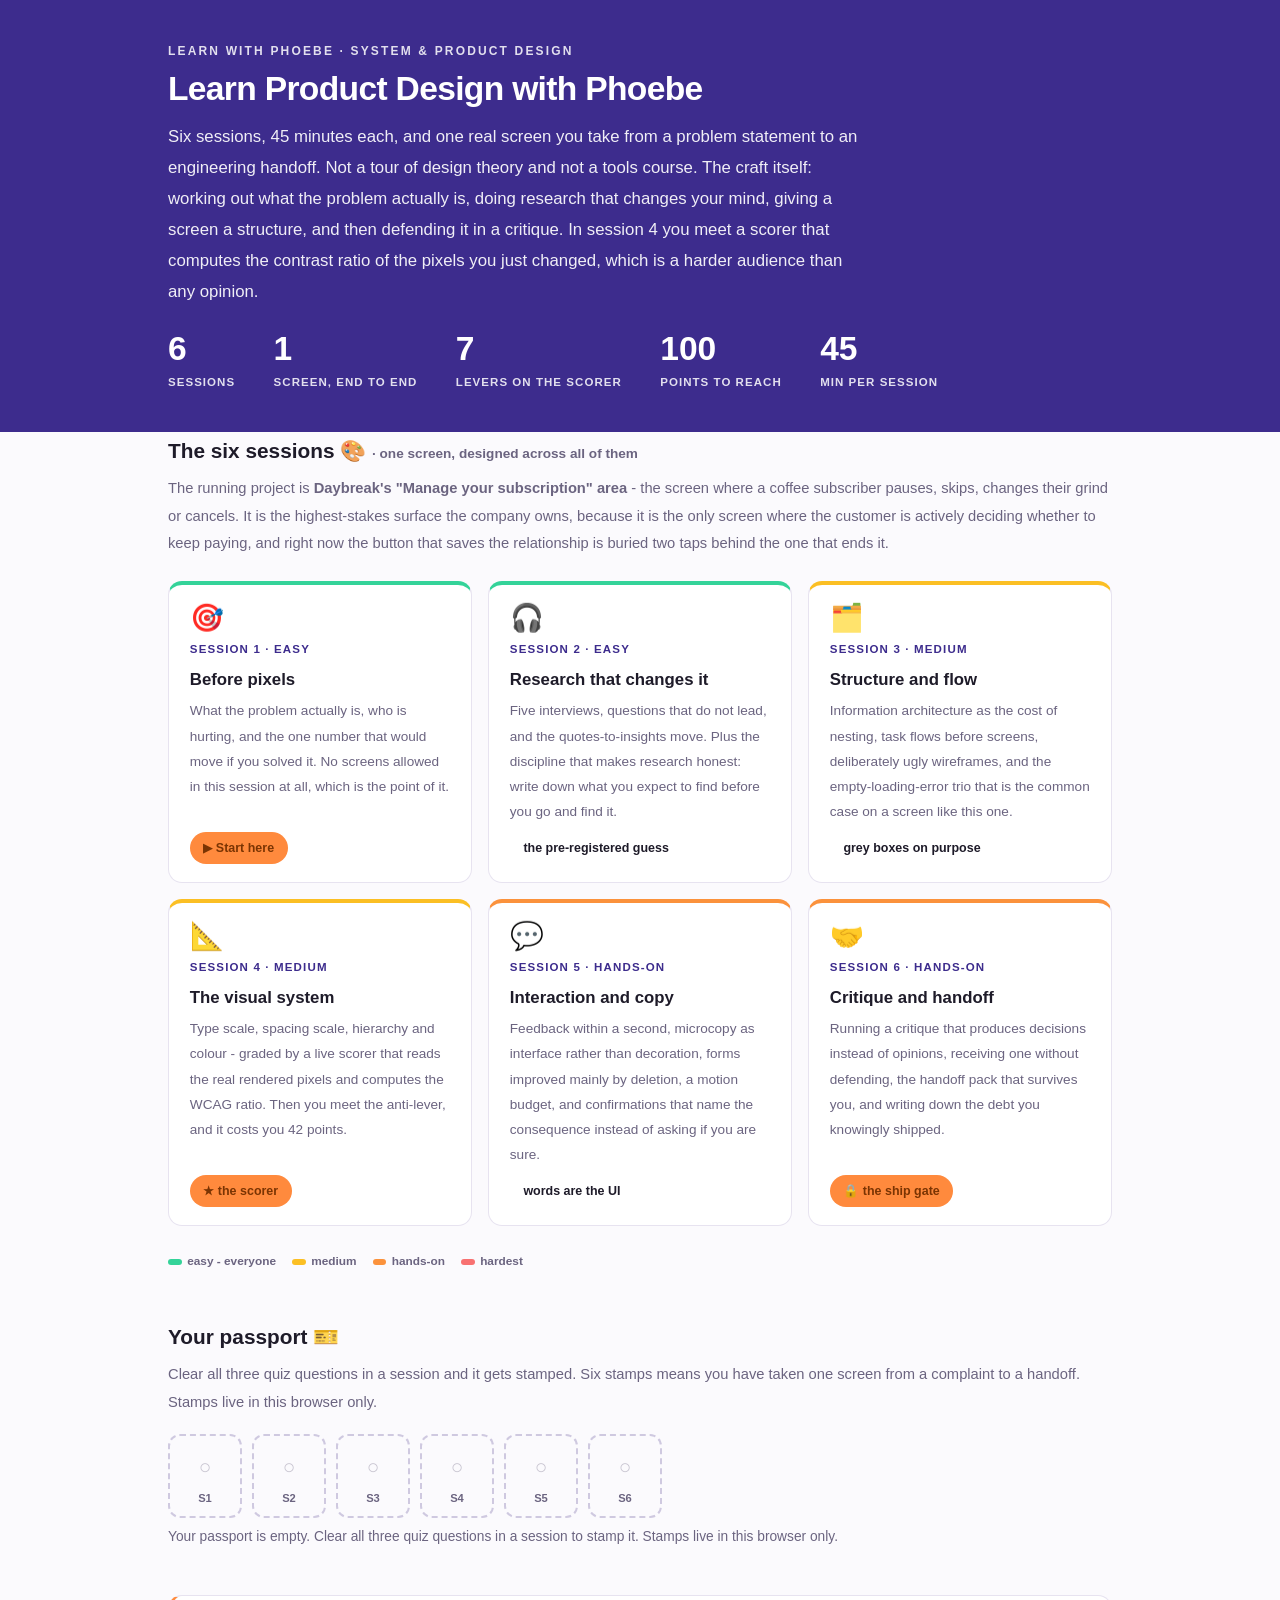
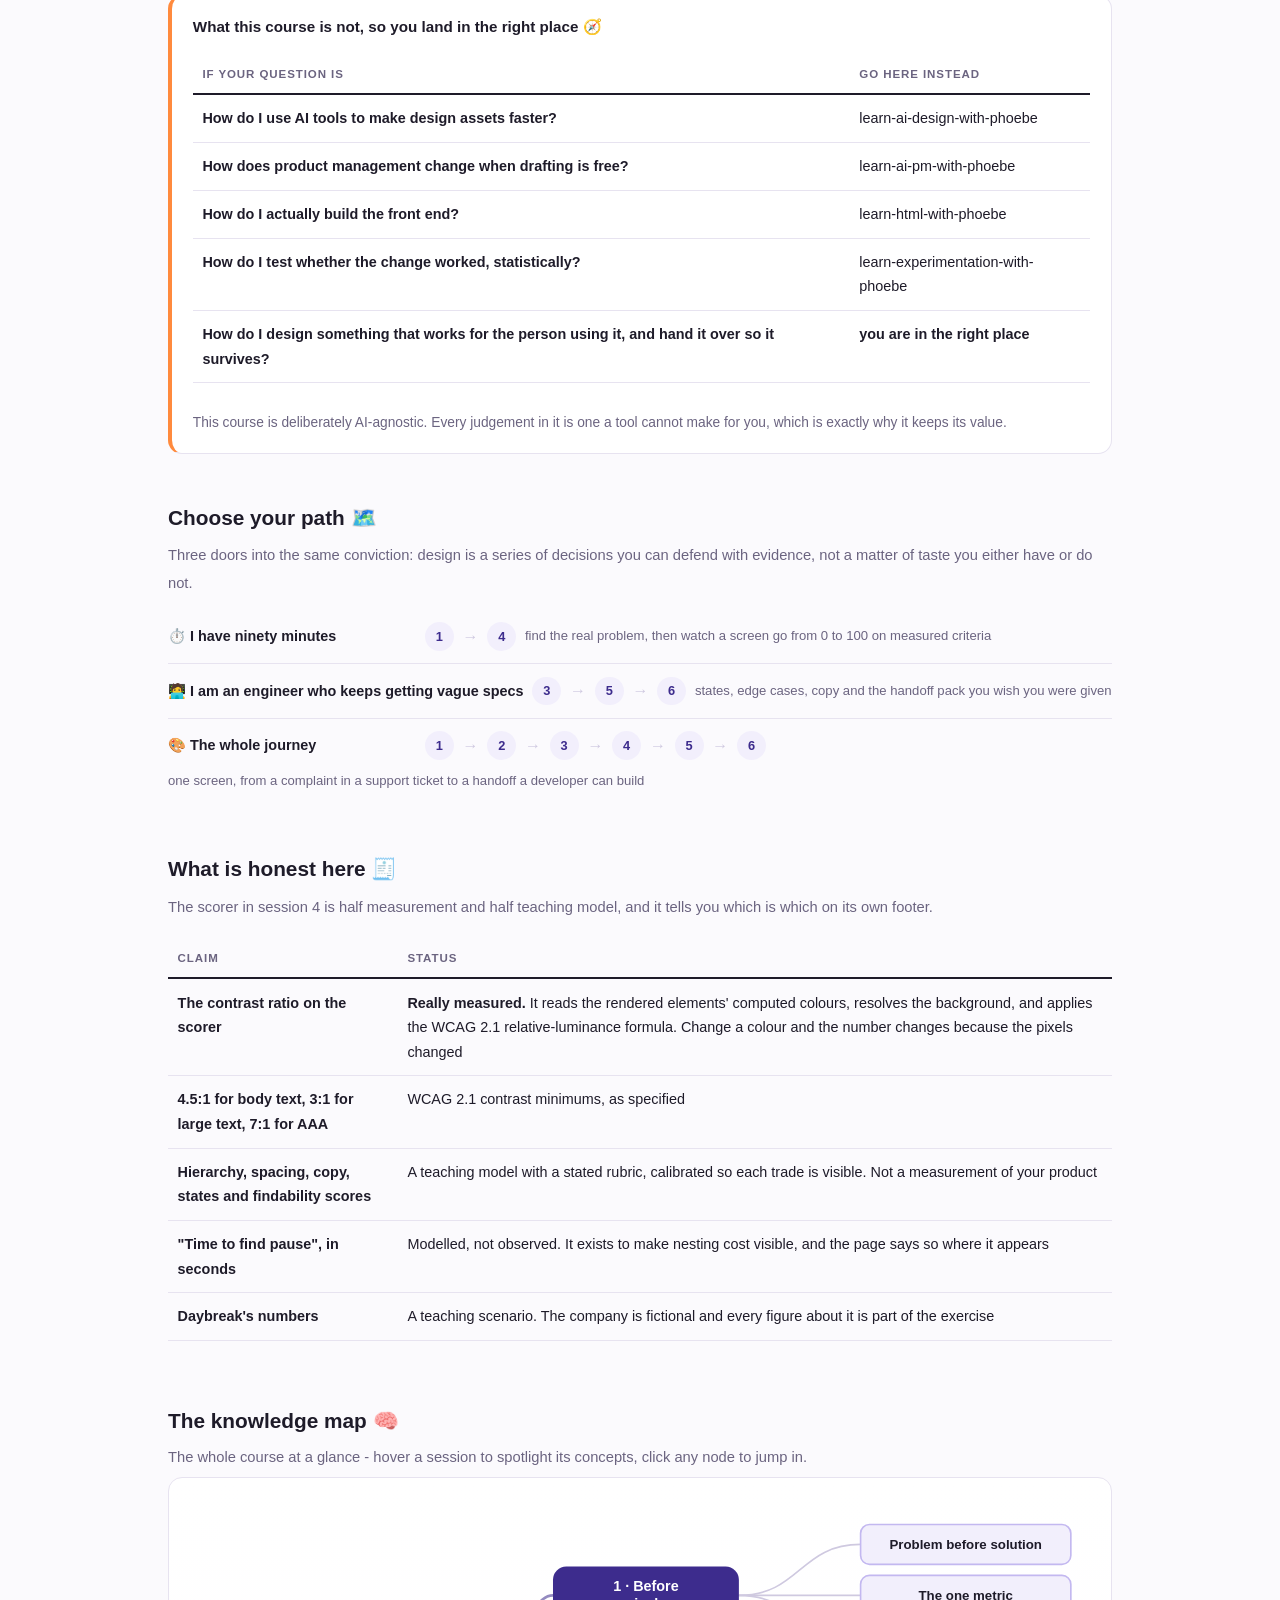
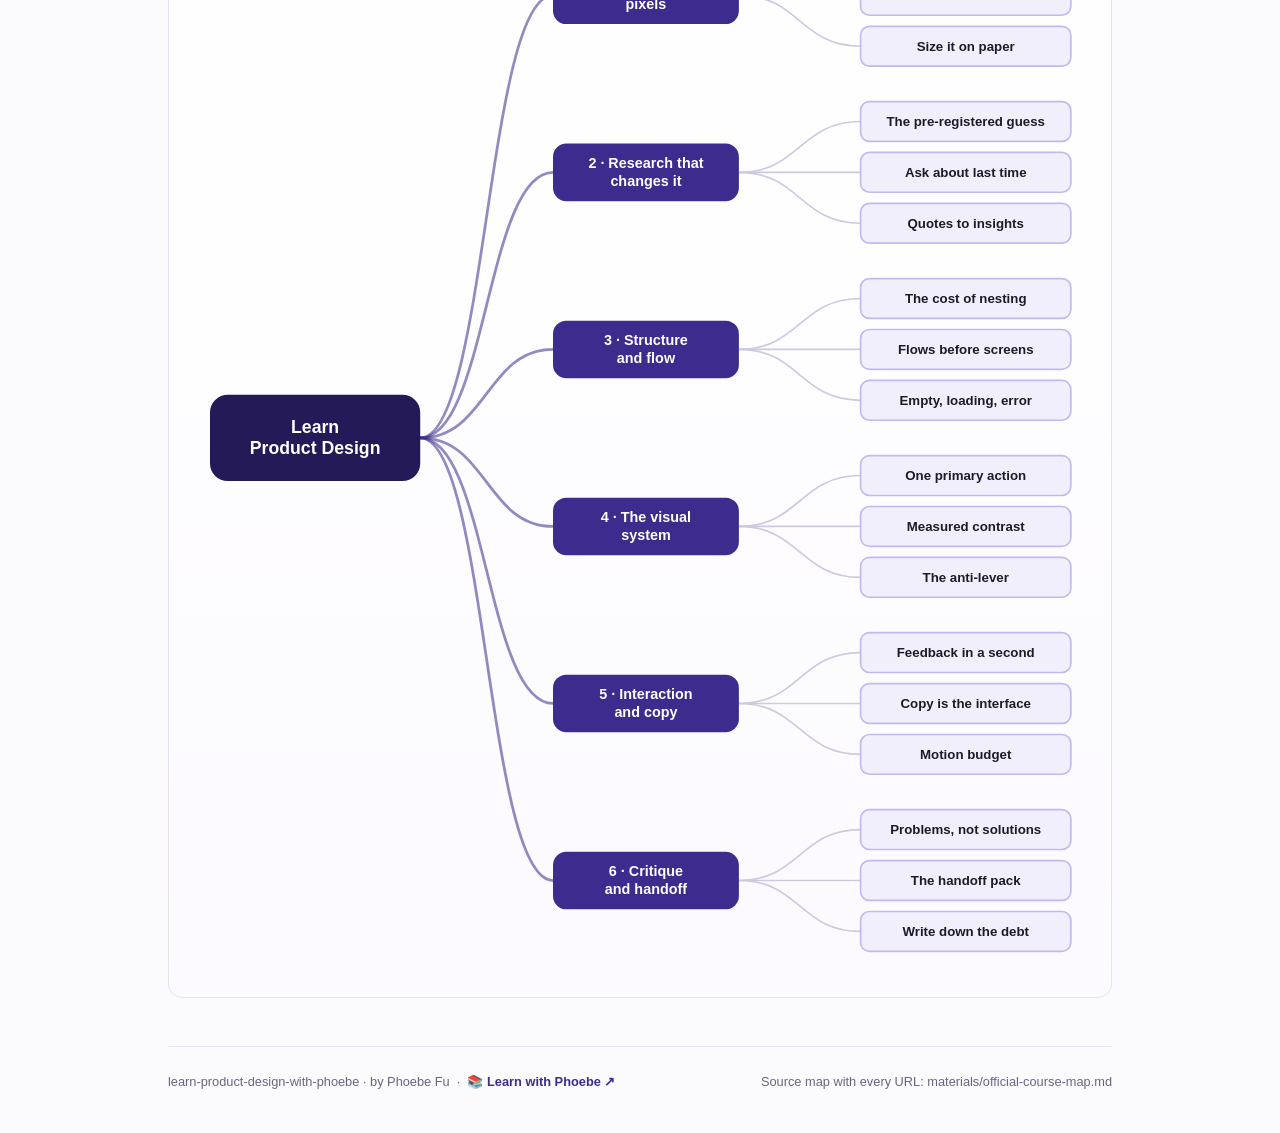
==== index.html @ 53001fee "style.css: recover the missing .agenda block, with an accessible a3 This repo was scaffolded from a " ====
<!DOCTYPE html>
<html lang="en">
<head>
<meta charset="UTF-8">
<meta name="viewport" content="width=device-width, initial-scale=1.0">
<!-- social:start -->
<meta name="description" content="Six sessions, one real screen, from the problem statement to the engineering handoff. Product thinking, research that changes the design, structure, a visual system with contrast measured for real, and a critique you survive. Free, by Phoebe Fu.">
<meta property="og:type" content="website">
<meta property="og:site_name" content="Learn with Phoebe">
<meta property="og:title" content="Learn Product Design with Phoebe">
<meta property="og:description" content="Six sessions designing one real screen end to end, with a live scorer that measures WCAG contrast on the actual pixels.">
<meta property="og:url" content="https://phoebefu6.github.io/learn-product-design-with-phoebe/">
<meta property="og:image" content="https://phoebefu6.github.io/learn-product-design-with-phoebe/assets/og-cover.png">
<meta property="og:image:width" content="1200">
<meta property="og:image:height" content="630">
<meta name="twitter:card" content="summary_large_image">
<meta name="twitter:title" content="Learn Product Design with Phoebe">
<meta name="twitter:description" content="Six sessions designing one real screen, problem to handoff. Contrast measured for real.">
<meta name="twitter:image" content="https://phoebefu6.github.io/learn-product-design-with-phoebe/assets/og-cover.png">
<!-- social:end -->
<title>Learn Product Design with Phoebe</title>
<link rel="stylesheet" href="assets/style.css?v=2">
<style>

  .stats-row { display: flex; gap: 2.4rem; margin-top: 1.5rem; flex-wrap: wrap; }
  .stat b { display: block; font-size: 2.1rem; font-weight: 800; line-height: 1.05; font-variant-numeric: tabular-nums; }
  .stat span { font-size: .72rem; opacity: .85; text-transform: uppercase; letter-spacing: .09em; font-weight: 600; }

  .course-grid { display: grid; grid-template-columns: repeat(auto-fit, minmax(17rem, 1fr)); gap: 1rem; margin-top: 1.5rem; }
  .course-card {
    border: 1px solid var(--hairline);
    border-top: 4px solid var(--diff, var(--indigo));
    border-radius: var(--radius);
    padding: 1.2rem 1.3rem 1.1rem;
    display: flex;
    flex-direction: column;
    gap: .5rem;
    text-decoration: none;
    color: var(--ink);
    background: #fff;
    transition: box-shadow .15s ease, border-color .15s ease, transform .15s ease;
    position: relative;
  }
  .course-card:hover { border-color: var(--indigo-soft); border-top-color: var(--diff, var(--indigo)); box-shadow: 0 8px 28px rgba(61,44,141,.14); transform: translateY(-3px); }
  .course-card .cicon { font-size: 1.7rem; line-height: 1; }
  .course-card .cnum { font-size: .72rem; font-weight: 700; color: var(--indigo); text-transform: uppercase; letter-spacing: .1em; }
  .course-card h3 { font-size: 1.05rem; font-weight: 800; line-height: 1.3; }
  .course-card p { font-size: .85rem; color: var(--muted); flex: 1; }
  .course-card .meta { display: flex; gap: .4rem; flex-wrap: wrap; }

  .diff-legend { display: flex; gap: 1rem; margin-top: 1.6rem; font-size: .74rem; color: var(--muted); font-weight: 600; flex-wrap: wrap; }
  .diff-legend i { display: inline-block; width: .85rem; height: .35rem; border-radius: 999px; margin-right: .35rem; vertical-align: middle; }

  .paths { margin-top: 2.6rem; }
  .paths h2 { font-size: 1.3rem; font-weight: 800; margin-bottom: .3rem; }
  .paths .plede { color: var(--muted); font-size: .92rem; margin-bottom: .8rem; }
  .path { display: flex; gap: .55rem; align-items: center; padding: .75rem 0; border-bottom: .5px solid var(--hairline); flex-wrap: wrap; }
  .path:last-child { border-bottom: none; }
  .path b { min-width: 15.5rem; font-size: .9rem; }
  .path .pstep { background: var(--indigo-50); color: var(--indigo); border-radius: 999px; padding: .16rem .68rem; font-weight: 700; font-size: .8rem; text-decoration: none; transition: all .12s ease; }
  .path .pstep:hover { background: var(--indigo); color: #fff; }
  .path .parr { color: var(--faint); font-weight: 700; }

  .mm-section { margin-top: 1.6rem; }
  .mm-section h2 { font-size: 1.3rem; font-weight: 800; margin-bottom: .2rem; }
  .mm-section .mm-lede { color: var(--muted); font-size: .92rem; margin-bottom: .4rem; }
  .mm-wrap { border: 1px solid var(--hairline); border-radius: var(--radius); background: linear-gradient(180deg,#fff,#FCFAFF); padding: .6rem; overflow-x: auto; }
  .mm-svg { width: 100%; height: auto; display: block; max-width: 60rem; margin: 0 auto; min-width: 34rem; }
  .mm-link { cursor: pointer; text-decoration: none; }
  .mm-node rect { transition: opacity .15s ease, filter .15s ease; }
  .mm-node text { pointer-events: none; }
  .mm-link:hover .mm-node rect { filter: brightness(1.06); }
  .mm-edge { transition: opacity .15s ease; }

  .not-this { border: 1px solid var(--hairline); border-left: 4px solid var(--amber); border-radius: var(--radius); background: #fff; padding: 1.1rem 1.3rem; margin-top: 1.2rem; }
  .not-this h3 { font-size: .95rem; font-weight: 800; margin-bottom: .5rem; }
</style>
</head>
<body>

<header class="masthead">
  <div class="wrap">
    <div class="eyebrow">Learn with Phoebe · System &amp; Product Design</div>
    <h1>Learn <span class="accent">Product Design</span> with Phoebe</h1>
    <p class="sub">Six sessions, 45 minutes each, and one real screen you take from a problem statement to an engineering handoff. Not a tour of design theory and not a tools course. The craft itself: working out what the problem actually is, doing research that changes your mind, giving a screen a structure, and then defending it in a critique. In session 4 you meet a scorer that computes the contrast ratio of the pixels you just changed, which is a harder audience than any opinion.</p>
    <div class="stats-row">
      <div class="stat"><b data-count="6">6</b><span>sessions</span></div>
      <div class="stat"><b data-count="1">1</b><span>screen, end to end</span></div>
      <div class="stat"><b data-count="7">7</b><span>levers on the scorer</span></div>
      <div class="stat"><b data-count="100">100</b><span>points to reach</span></div>
      <div class="stat"><b data-count="45">45</b><span>min per session</span></div>
    </div>
  </div>
</header>

<main class="wrap">

  <section class="section">
    <div class="paths" style="margin-top:0">
      <h2>The six sessions 🎨 <span style="font-size:.85rem;font-weight:600;color:var(--muted)">· one screen, designed across all of them</span></h2>
      <p class="plede">The running project is <strong>Daybreak's "Manage your subscription" area</strong> - the screen where a coffee subscriber pauses, skips, changes their grind or cancels. It is the highest-stakes surface the company owns, because it is the only screen where the customer is actively deciding whether to keep paying, and right now the button that saves the relationship is buried two taps behind the one that ends it.</p>
    </div>

    <div class="course-grid">
      <a class="course-card" href="courses/01-before-pixels.html" style="--diff:#34D399">
        <span class="cicon">🎯</span>
        <span class="cnum">Session 1 · easy</span>
        <h3>Before pixels</h3>
        <p>What the problem actually is, who is hurting, and the one number that would move if you solved it. No screens allowed in this session at all, which is the point of it.</p>
        <span class="meta"><span class="pill amber">▶ Start here</span></span>
      </a>
      <a class="course-card" href="courses/02-research-that-changes-it.html" style="--diff:#34D399">
        <span class="cicon">🎧</span>
        <span class="cnum">Session 2 · easy</span>
        <h3>Research that changes it</h3>
        <p>Five interviews, questions that do not lead, and the quotes-to-insights move. Plus the discipline that makes research honest: write down what you expect to find before you go and find it.</p>
        <span class="meta"><span class="pill">the pre-registered guess</span></span>
      </a>
      <a class="course-card" href="courses/03-structure-and-flow.html" style="--diff:#FBBF24">
        <span class="cicon">🗂️</span>
        <span class="cnum">Session 3 · medium</span>
        <h3>Structure and flow</h3>
        <p>Information architecture as the cost of nesting, task flows before screens, deliberately ugly wireframes, and the empty-loading-error trio that is the common case on a screen like this one.</p>
        <span class="meta"><span class="pill">grey boxes on purpose</span></span>
      </a>
      <a class="course-card" href="courses/04-the-visual-system.html" style="--diff:#FBBF24">
        <span class="cicon">📐</span>
        <span class="cnum">Session 4 · medium</span>
        <h3>The visual system</h3>
        <p>Type scale, spacing scale, hierarchy and colour - graded by a live scorer that reads the real rendered pixels and computes the WCAG ratio. Then you meet the anti-lever, and it costs you 42 points.</p>
        <span class="meta"><span class="pill amber">★ the scorer</span></span>
      </a>
      <a class="course-card" href="courses/05-interaction-and-copy.html" style="--diff:#FB923C">
        <span class="cicon">💬</span>
        <span class="cnum">Session 5 · hands-on</span>
        <h3>Interaction and copy</h3>
        <p>Feedback within a second, microcopy as interface rather than decoration, forms improved mainly by deletion, a motion budget, and confirmations that name the consequence instead of asking if you are sure.</p>
        <span class="meta"><span class="pill">words are the UI</span></span>
      </a>
      <a class="course-card" href="courses/06-critique-and-handoff.html" style="--diff:#FB923C">
        <span class="cicon">🤝</span>
        <span class="cnum">Session 6 · hands-on</span>
        <h3>Critique and handoff</h3>
        <p>Running a critique that produces decisions instead of opinions, receiving one without defending, the handoff pack that survives you, and writing down the debt you knowingly shipped.</p>
        <span class="meta"><span class="pill amber">🔒 the ship gate</span></span>
      </a>
    </div>

    <div class="diff-legend">
      <span><i style="background:#34D399"></i>easy - everyone</span>
      <span><i style="background:#FBBF24"></i>medium</span>
      <span><i style="background:#FB923C"></i>hands-on</span>
      <span><i style="background:#F87171"></i>hardest</span>
    </div>
  </section>

  <section class="section">
    <div class="paths" style="margin-top:0">
      <h2>Your passport 🎫</h2>
      <p class="plede">Clear all three quiz questions in a session and it gets stamped. Six stamps means you have taken one screen from a complaint to a handoff. Stamps live in this browser only.</p>
    </div>
    <div class="pp-strip"></div>
  </section>

  <section class="section">
    <div class="not-this">
      <h3>What this course is not, so you land in the right place 🧭</h3>
      <table class="clean">
        <tr><th>If your question is</th><th>Go here instead</th></tr>
        <tr><td>How do I use AI tools to make design assets faster?</td><td><span class="mono">learn-ai-design-with-phoebe</span></td></tr>
        <tr><td>How does product management change when drafting is free?</td><td><span class="mono">learn-ai-pm-with-phoebe</span></td></tr>
        <tr><td>How do I actually build the front end?</td><td><span class="mono">learn-html-with-phoebe</span></td></tr>
        <tr><td>How do I test whether the change worked, statistically?</td><td><span class="mono">learn-experimentation-with-phoebe</span></td></tr>
        <tr><td><strong>How do I design something that works for the person using it, and hand it over so it survives?</strong></td><td><strong>you are in the right place</strong></td></tr>
      </table>
      <p style="margin-top:.7rem;font-size:.86rem;color:var(--muted)">This course is deliberately AI-agnostic. Every judgement in it is one a tool cannot make for you, which is exactly why it keeps its value.</p>
    </div>
  </section>

  <section class="section">
    <div class="paths">
      <h2>Choose your path 🗺️</h2>
      <p class="plede">Three doors into the same conviction: design is a series of decisions you can defend with evidence, not a matter of taste you either have or do not.</p>
      <div class="path"><b>⏱️ I have ninety minutes</b>
        <a class="pstep" href="courses/01-before-pixels.html">1</a><span class="parr">→</span>
        <a class="pstep" href="courses/04-the-visual-system.html">4</a>
        <span style="font-size:.82rem;color:var(--muted)">find the real problem, then watch a screen go from 0 to 100 on measured criteria</span>
      </div>
      <div class="path"><b>🧑‍💻 I am an engineer who keeps getting vague specs</b>
        <a class="pstep" href="courses/03-structure-and-flow.html">3</a><span class="parr">→</span>
        <a class="pstep" href="courses/05-interaction-and-copy.html">5</a><span class="parr">→</span>
        <a class="pstep" href="courses/06-critique-and-handoff.html">6</a>
        <span style="font-size:.82rem;color:var(--muted)">states, edge cases, copy and the handoff pack you wish you were given</span>
      </div>
      <div class="path"><b>🎨 The whole journey</b>
        <a class="pstep" href="courses/01-before-pixels.html">1</a><span class="parr">→</span>
        <a class="pstep" href="courses/02-research-that-changes-it.html">2</a><span class="parr">→</span>
        <a class="pstep" href="courses/03-structure-and-flow.html">3</a><span class="parr">→</span>
        <a class="pstep" href="courses/04-the-visual-system.html">4</a><span class="parr">→</span>
        <a class="pstep" href="courses/05-interaction-and-copy.html">5</a><span class="parr">→</span>
        <a class="pstep" href="courses/06-critique-and-handoff.html">6</a>
        <span style="font-size:.82rem;color:var(--muted)">one screen, from a complaint in a support ticket to a handoff a developer can build</span>
      </div>
    </div>
  </section>

  <section class="section">
    <div class="paths" style="margin-top:0">
      <h2>What is honest here 🧾</h2>
      <p class="plede">The scorer in session 4 is half measurement and half teaching model, and it tells you which is which on its own footer.</p>
    </div>
    <table class="clean">
      <tr><th>Claim</th><th>Status</th></tr>
      <tr><td>The contrast ratio on the scorer</td><td><strong>Really measured.</strong> It reads the rendered elements' computed colours, resolves the background, and applies the WCAG 2.1 relative-luminance formula. Change a colour and the number changes because the pixels changed</td></tr>
      <tr><td>4.5:1 for body text, 3:1 for large text, 7:1 for AAA</td><td>WCAG 2.1 contrast minimums, as specified</td></tr>
      <tr><td>Hierarchy, spacing, copy, states and findability scores</td><td>A teaching model with a stated rubric, calibrated so each trade is visible. Not a measurement of your product</td></tr>
      <tr><td>"Time to find pause", in seconds</td><td>Modelled, not observed. It exists to make nesting cost visible, and the page says so where it appears</td></tr>
      <tr><td>Daybreak's numbers</td><td>A teaching scenario. The company is fictional and every figure about it is part of the exercise</td></tr>
    </table>
  </section>

  <section class="section mm-section">
    <h2>The knowledge map 🧠</h2>
    <p class="mm-lede">The whole course at a glance - hover a session to spotlight its concepts, click any node to jump in.</p>
    <div class="mm-wrap"><div id="mindmap"></div></div>
  </section>

  <footer class="pagefoot">
    <span>learn-product-design-with-phoebe · by Phoebe Fu &nbsp;·&nbsp; 📚 <a href="https://phoebefu6.github.io/learn-with-phoebe/">Learn with Phoebe ↗</a></span>
    <span>Source map with every URL: <span class="mono">materials/official-course-map.md</span></span>
  </footer>

</main>

<script>
window.MINDMAP_DATA = {
  title: "Learn\nProduct Design",
  centerColor: "#241A57",
  sessions: [
    { label: "Before\npixels", href: "courses/01-before-pixels.html", color: "#34D399",
      concepts: [
        { label: "Problem before solution", href: "courses/01-before-pixels.html" },
        { label: "The one metric", href: "courses/01-before-pixels.html" },
        { label: "Size it on paper", href: "courses/01-before-pixels.html" } ] },
    { label: "Research that\nchanges it", href: "courses/02-research-that-changes-it.html", color: "#34D399",
      concepts: [
        { label: "The pre-registered guess", href: "courses/02-research-that-changes-it.html" },
        { label: "Ask about last time", href: "courses/02-research-that-changes-it.html" },
        { label: "Quotes to insights", href: "courses/02-research-that-changes-it.html" } ] },
    { label: "Structure\nand flow", href: "courses/03-structure-and-flow.html", color: "#FBBF24",
      concepts: [
        { label: "The cost of nesting", href: "courses/03-structure-and-flow.html" },
        { label: "Flows before screens", href: "courses/03-structure-and-flow.html" },
        { label: "Empty, loading, error", href: "courses/03-structure-and-flow.html" } ] },
    { label: "The visual\nsystem", href: "courses/04-the-visual-system.html", color: "#FBBF24",
      concepts: [
        { label: "One primary action", href: "courses/04-the-visual-system.html" },
        { label: "Measured contrast", href: "courses/04-the-visual-system.html" },
        { label: "The anti-lever", href: "courses/04-the-visual-system.html" } ] },
    { label: "Interaction\nand copy", href: "courses/05-interaction-and-copy.html", color: "#FB923C",
      concepts: [
        { label: "Feedback in a second", href: "courses/05-interaction-and-copy.html" },
        { label: "Copy is the interface", href: "courses/05-interaction-and-copy.html" },
        { label: "Motion budget", href: "courses/05-interaction-and-copy.html" } ] },
    { label: "Critique\nand handoff", href: "courses/06-critique-and-handoff.html", color: "#FB923C",
      concepts: [
        { label: "Problems, not solutions", href: "courses/06-critique-and-handoff.html" },
        { label: "The handoff pack", href: "courses/06-critique-and-handoff.html" },
        { label: "Write down the debt", href: "courses/06-critique-and-handoff.html" } ] }
  ]
};
</script>
<script src="assets/mindmap.js?v=2"></script>
<script src="assets/app.js?v=2"></script>
</body>
</html>
---- assets/style.css ----
/* learn-product-design-with-phoebe - editorial bold design system
   Accent: deep violet #3D2C8D · Ink violet #241A57 · Flagship: coral #FF8A3D
   (CSS var names still read --indigo/--amber; they hold violet and coral.) */

:root {
  --indigo: #3D2C8D;
  --indigo-deep: #241A57;
  --indigo-mid: #5A46B8;
  --indigo-soft: #C3B8F0;
  --indigo-50: #F2EFFC;
  --ink: #1E1B29;
  --muted: #6B6480;
  --faint: #CFC9E0;
  --hairline: #E7E3F0;
  --amber: #FF8A3D;
  --amber-ink: #7A3403;
  --amber-50: #FFF1E6;
  --paper: #FBFAFD;
  --code-bg: #1A1526;
  --code-ink: #E6E1F2;
  --radius: 14px;
}

* { margin: 0; padding: 0; box-sizing: border-box; }

html { font-size: 16px; scroll-behavior: smooth; }
html.zoom-125 { font-size: 20px; }
html.zoom-150 { font-size: 24px; }

body {
  font-family: "Inter", -apple-system, BlinkMacSystemFont, "Segoe UI", Roboto, sans-serif;
  background: var(--paper);
  color: var(--ink);
  line-height: 1.85;
  font-feature-settings: "tnum";
}

.wrap { max-width: 62rem; margin: 0 auto; padding: 0 1.5rem; }

/* ---------- header band ---------- */
.masthead {
  background: var(--indigo);
  color: #fff;
  padding: 2.5rem 0 2.25rem;
}
.masthead .eyebrow {
  font-size: .75rem;
  letter-spacing: .18em;
  text-transform: uppercase;
  opacity: .85;
  font-weight: 600;
}
.masthead h1 {
  font-size: 2.1rem;
  line-height: 1.15;
  font-weight: 800;
  margin: .5rem 0 .75rem;
  letter-spacing: -.02em;
}
.masthead h1 .accent { color: inherit; }
.masthead .sub { font-size: 1.05rem; opacity: .92; max-width: 44rem; }

.chip-row { display: flex; flex-wrap: wrap; gap: .5rem; margin-top: 1.1rem; }
.chip {
  display: inline-flex;
  align-items: center;
  gap: .35rem;
  border-radius: 999px;
  padding: .25rem .8rem;
  font-size: .78rem;
  font-weight: 600;
  white-space: nowrap;
}
.chip.level { background: #fff; color: var(--indigo); }
.chip.audience { background: rgba(255,255,255,.16); color: #fff; border: 1px solid rgba(255,255,255,.35); }
.chip.time { background: var(--ink); color: #fff; font-variant-numeric: tabular-nums; }


/* ---------- agenda band ----------
   Recovered 2026-09-02. These six repos were scaffolded from a stylesheet that had
   lost this block, so .agenda rendered as run-on inline text ~700px tall inside the
   masthead. 87 of 93 repos carry it; these were the exception, and they were also the
   six the estate sweep could not see. See course-builder/references/field-notes.md.

   .a3 does NOT reuse the donor's `color: var(--amber-ink)`: that pair falls below
   4.5:1 against --amber in all six palettes, which is the same failure the sweep
   flags on the wellbeing courses. The literal below is the darkest tone of this
   repo's own amber-ink that clears 4.5:1, so the band stays bright. Recompute it if
   --amber changes. */
.agenda {
  display: flex;
  border-radius: 999px;
  overflow: hidden;
  margin: 1.4rem 0 0;
  font-size: .72rem;
  font-weight: 600;
  text-align: center;
  color: #fff;
}
.agenda span { padding: .45rem .3rem; white-space: nowrap; overflow: hidden; text-overflow: ellipsis; }
.agenda .a1 { background: var(--indigo-deep); }
.agenda .a2 { background: var(--indigo-mid); }
.agenda .a3 { background: var(--amber); color: #692D03; }
.agenda .a4 { background: var(--indigo-soft); color: var(--ink); }

/* ---------- toolbar ---------- */
.toolbar {
  position: sticky;
  top: 0;
  z-index: 40;
  background: rgba(255,255,255,.94);
  backdrop-filter: blur(6px);
  border-bottom: 1px solid var(--hairline);
  padding: .55rem 0;
}
.toolbar .wrap { display: flex; align-items: center; gap: .6rem; }
.toolbar .crumb { font-size: .8rem; color: var(--muted); font-weight: 600; margin-right: auto; }
.toolbar .crumb a { color: var(--indigo); text-decoration: none; }
.btn {
  border: 1px solid var(--hairline);
  background: #fff;
  color: var(--ink);
  border-radius: 999px;
  padding: .35rem .9rem;
  font-size: .78rem;
  font-weight: 600;
  cursor: pointer;
  font-family: inherit;
  transition: all .15s ease;
}
.btn:hover { border-color: var(--indigo); color: var(--indigo); }
.btn.primary { background: var(--indigo); border-color: var(--indigo); color: #fff; }
.btn.primary:hover { background: var(--indigo-deep); }

/* ---------- sections ---------- */
main { padding: 2.5rem 0 4rem; }

.section { margin-bottom: 2.8rem; }
.section-kicker { margin-bottom: 1rem; }
.section-kicker .klabel {
  display: block;
  font-size: .72rem;
  text-transform: uppercase;
  letter-spacing: .1em;
  color: var(--indigo);
  font-weight: 700;
  margin-bottom: .35rem;
}
.section-kicker h2 {
  font-size: 1.45rem;
  font-weight: 800;
  letter-spacing: -.01em;
  display: flex;
  align-items: center;
  gap: .7rem;
  flex-wrap: wrap;
}
.section-kicker .tag {
  border-radius: 999px;
  padding: .18rem .7rem;
  font-size: .7rem;
  font-weight: 700;
  text-transform: uppercase;
  letter-spacing: .08em;
}
.tag.concept { background: var(--indigo-50); color: var(--indigo); }
.tag.demo { background: var(--amber-50); color: var(--amber-ink); }
.tag.exercise { background: var(--ink); color: #fff; }

.lede { color: var(--muted); max-width: 46rem; margin-bottom: 1.4rem; line-height: 1.8; }

/* live vs self-study markers on cards */
.mode {
  font-size: .64rem;
  font-weight: 700;
  text-transform: uppercase;
  letter-spacing: .07em;
  padding: .14rem .6rem;
  border-radius: 999px;
  flex: none;
}
.mode.live { background: var(--indigo); color: #fff; }
.mode.self { background: #fff; color: var(--muted); border: 1px solid var(--hairline); }

/* ---------- accordions ---------- */
details.card {
  border: 1px solid var(--hairline);
  border-radius: var(--radius);
  margin-bottom: .8rem;
  overflow: hidden;
  background: #fff;
}
details.card[open] { border-color: var(--indigo-soft); box-shadow: 0 8px 28px rgba(61,44,141,.08); }
details.card summary {
  list-style: none;
  cursor: pointer;
  padding: 1rem 1.25rem;
  display: flex;
  align-items: center;
  gap: .75rem;
  font-weight: 700;
  font-size: 1.02rem;
  user-select: none;
}
details.card summary::-webkit-details-marker { display: none; }
details.card summary .dot {
  width: .6rem; height: .6rem;
  border-radius: 999px;
  background: var(--indigo);
  flex: none;
}
details.card summary .mini { margin-left: auto; font-size: .72rem; color: var(--muted); font-weight: 600; white-space: nowrap; }
details.card summary .caret { transition: transform .2s ease; color: var(--indigo); font-size: .8rem; }
details.card[open] summary .caret { transform: rotate(90deg); }
details.card .body { padding: 0 1.25rem 1.4rem; border-top: 1px solid var(--hairline); padding-top: 1.15rem; }
details.card .body p { margin-bottom: 1.05rem; max-width: 48rem; }
details.card .body p:last-child { margin-bottom: 0; }
details.card .body ul, details.card .body ol { margin: 0 0 1.1rem 1.2rem; max-width: 47rem; }
details.card .body li { margin-bottom: .65rem; }
details.card .body h4 { font-size: .95rem; font-weight: 700; margin: 1.1rem 0 .45rem; }
details.card .body h4:first-child { margin-top: 0; }

/* ---------- pills & legends ---------- */
.legend { display: flex; flex-wrap: wrap; gap: .5rem; margin: 0 0 1.2rem; }
.pill {
  display: inline-flex;
  align-items: center;
  gap: .4rem;
  border-radius: 999px;
  padding: .28rem .85rem;
  font-size: .78rem;
  font-weight: 600;
}
.pill.solid { background: var(--indigo); color: #fff; }
.pill.light { background: var(--indigo-50); color: var(--indigo); }
.pill.inkpill { background: var(--ink); color: #fff; }
.pill.amber, .pill.peach { background: var(--amber); color: var(--amber-ink); }
.pill.bare { color: var(--faint); }

/* ---------- 4D grid ---------- */
.grid-2 { display: grid; grid-template-columns: repeat(auto-fit, minmax(15rem, 1fr)); gap: .8rem; margin: .5rem 0 1rem; }
.d-card {
  border: 1px solid var(--hairline);
  border-left: 4px solid var(--indigo);
  border-radius: 10px;
  padding: 1rem 1.1rem;
}
.d-card h4 { font-size: .95rem; margin-bottom: .3rem; }
.d-card h4 .lead-letter { color: var(--indigo); }
.d-card p { font-size: .86rem; color: var(--muted); margin: 0; }

/* ---------- tables ---------- */
table.clean { width: 100%; border-collapse: collapse; font-size: .9rem; margin: .4rem 0 1rem; }
table.clean th {
  text-align: left;
  font-size: .72rem;
  text-transform: uppercase;
  letter-spacing: .08em;
  color: var(--muted);
  padding: .5rem .6rem;
  border-bottom: 2px solid var(--ink);
}
table.clean td { padding: .7rem .6rem; border-bottom: .5px solid var(--hairline); vertical-align: top; line-height: 1.7; }
table.clean td:first-child { font-weight: 600; }

/* ---------- prompt boxes ---------- */
.prompt-box {
  position: relative;
  background: var(--code-bg);
  color: var(--code-ink);
  border-radius: var(--radius);
  padding: 1.1rem 1.2rem;
  margin: 1rem 0 1.2rem;
  font-family: "SF Mono", ui-monospace, Menlo, Consolas, monospace;
  font-size: .84rem;
  line-height: 1.65;
  white-space: pre-wrap;
  word-break: break-word;
}
.prompt-box .label {
  position: absolute;
  top: -0.7rem;
  left: 1rem;
  background: var(--indigo);
  color: #fff;
  font-family: "Inter", -apple-system, sans-serif;
  font-size: .68rem;
  font-weight: 700;
  letter-spacing: .06em;
  text-transform: uppercase;
  border-radius: 999px;
  padding: .15rem .7rem;
}
.prompt-box.bad .label { background: var(--faint); color: var(--ink); }
.prompt-box.good .label { background: var(--amber); color: var(--amber-ink); }
.copy-btn {
  position: absolute;
  top: .7rem;
  right: .7rem;
  background: rgba(255,255,255,.1);
  border: 1px solid rgba(255,255,255,.25);
  color: #fff;
  border-radius: 999px;
  padding: .25rem .8rem;
  font-size: .72rem;
  font-weight: 600;
  cursor: pointer;
  font-family: "Inter", -apple-system, sans-serif;
  transition: background .15s ease;
}
.copy-btn:hover { background: rgba(255,255,255,.22); }
.copy-btn.copied { background: var(--amber); border-color: var(--amber); color: var(--amber-ink); }

/* ---------- demo steps ---------- */
.steps { counter-reset: step; margin: .6rem 0 1rem; }
.step {
  display: flex;
  gap: .9rem;
  padding: .85rem 0;
  border-bottom: .5px solid var(--hairline);
}
.step:last-child { border-bottom: none; }
.step::before {
  counter-increment: step;
  content: counter(step);
  flex: none;
  width: 1.7rem; height: 1.7rem;
  border-radius: 999px;
  background: var(--indigo-50);
  color: var(--indigo);
  font-weight: 700;
  font-size: .85rem;
  display: inline-flex;
  align-items: center;
  justify-content: center;
  margin-top: .1rem;
}
.step p { margin: 0; }

/* ---------- callouts ---------- */
.callout {
  border-radius: var(--radius);
  padding: 1rem 1.2rem;
  margin: 1rem 0;
  font-size: .92rem;
}
.callout.tip { background: var(--indigo-50); border-left: 4px solid var(--indigo); }
.callout.win { background: var(--amber-50); border-left: 4px solid var(--amber); }
.callout strong:first-child { display: block; margin-bottom: .2rem; }

.callout.example {
  background: #FFFFFF;
  border: 1px solid var(--hairline);
  border-left: 4px solid var(--amber);
  font-size: .9rem;
}
.callout.example .ex-pill {
  display: inline-block;
  background: var(--amber);
  color: var(--amber-ink);
  border-radius: 999px;
  padding: .15rem .7rem;
  font-size: .68rem;
  font-weight: 700;
  text-transform: uppercase;
  letter-spacing: .06em;
  margin-bottom: .5rem;
}
.callout.example p { margin: 0 0 .75rem; max-width: 47rem; }
.callout.example p:last-child { margin-bottom: 0; }
.callout.example ul { margin: 0 0 0 1.1rem; max-width: 46rem; }
.callout.example li { margin-bottom: .6rem; }
.callout.example li:last-child { margin-bottom: 0; }

/* ---------- zoomable figures ---------- */
figure.zoomable {
  border: 1px solid var(--hairline);
  border-radius: var(--radius);
  padding: 1.2rem;
  margin: 1rem 0 1.4rem;
  cursor: zoom-in;
  transition: box-shadow .15s ease;
  background: #fff;
}
figure.zoomable:hover { box-shadow: 0 8px 28px rgba(61,44,141,.12); }
figure.zoomable svg, figure.zoomable img { width: 100%; height: auto; display: block; }
figure.zoomable figcaption {
  margin-top: .6rem;
  font-size: .76rem;
  color: var(--muted);
  font-weight: 600;
  display: flex;
  align-items: center;
  gap: .4rem;
}

.lightbox {
  position: fixed;
  inset: 0;
  z-index: 100;
  background: rgba(30,27,41,.9);
  display: none;
  align-items: center;
  justify-content: center;
  padding: 3vh 3vw;
  cursor: zoom-out;
}
.lightbox.open { display: flex; }
.lightbox .inner {
  background: #fff;
  border-radius: var(--radius);
  padding: 2rem;
  max-width: 94vw;
  max-height: 92vh;
  overflow: auto;
}
.lightbox .inner svg, .lightbox .inner img { width: min(88vw, 70rem); height: auto; }
.lightbox .close-hint {
  position: fixed;
  top: 1rem; right: 1.4rem;
  color: #fff;
  font-size: .8rem;
  font-weight: 600;
  opacity: .8;
}

/* ---------- courses covered ---------- */
.covered { border: 1px solid var(--hairline); border-radius: var(--radius); overflow: hidden; }
.covered-row {
  display: flex;
  align-items: baseline;
  gap: .8rem;
  padding: .75rem 1.1rem;
  border-bottom: .5px solid var(--hairline);
  font-size: .9rem;
}
.covered-row:last-child { border-bottom: none; }
.covered-row .status { flex: none; }
.covered-row .name { font-weight: 600; }
.covered-row .note { margin-left: auto; color: var(--muted); font-size: .78rem; text-align: right; }

/* ---------- cheat sheet footer ---------- */
.cheat {
  background: var(--ink);
  color: #fff;
  border-radius: var(--radius);
  padding: 1.6rem 1.6rem 1.3rem;
  margin-top: 3rem;
}
.cheat h3 { font-size: 1.1rem; margin-bottom: 1rem; }
.cheat h3 span { color: var(--indigo-soft); }
.cheat .grid-2 { gap: 1rem; }
.cheat .cheat-item { border-left: 3px solid var(--indigo-mid); padding-left: .8rem; }
.cheat .cheat-item b { display: block; font-size: .85rem; color: var(--indigo-soft); }
.cheat .cheat-item span { font-size: .82rem; opacity: .85; }

footer.pagefoot {
  border-top: 1px solid var(--hairline);
  margin-top: 3rem;
  padding: 1.4rem 0 2.5rem;
  font-size: .8rem;
  color: var(--muted);
  display: flex;
  justify-content: space-between;
  flex-wrap: wrap;
  gap: .8rem;
}
footer.pagefoot a { color: var(--indigo); text-decoration: none; font-weight: 600; }

/* ---------- wayfinding: reading progress + section dots + part numbers ---------- */

#progress-bar {
  position: fixed;
  top: 0; left: 0;
  height: 3px;
  width: 0;
  background: linear-gradient(90deg, var(--indigo), var(--amber));
  z-index: 90;
}

.pagenav {
  position: fixed;
  right: 1.1rem;
  top: 50%;
  transform: translateY(-50%);
  z-index: 50;
  display: flex;
  flex-direction: column;
  gap: .55rem;
}
.pagenav a {
  width: .68rem; height: .68rem;
  border-radius: 999px;
  background: #fff;
  border: 2px solid var(--faint);
  display: block;
  position: relative;
  transition: all .15s ease;
}
.pagenav a:hover { border-color: var(--indigo); transform: scale(1.3); }
.pagenav a.active { background: var(--indigo); border-color: var(--indigo); }
.pagenav a .nlabel {
  position: absolute;
  right: 1.4rem;
  top: 50%;
  transform: translateY(-50%);
  background: var(--ink);
  color: #fff;
  font-size: .7rem;
  font-weight: 600;
  padding: .22rem .65rem;
  border-radius: 6px;
  white-space: nowrap;
  opacity: 0;
  pointer-events: none;
  transition: opacity .15s ease;
}
.pagenav a:hover .nlabel { opacity: 1; }
@media (max-width: 74rem) { .pagenav { display: none; } }

main { counter-reset: partnum -1; }
.section .section-kicker { position: relative; }
.section .section-kicker::before {
  counter-increment: partnum;
  content: counter(partnum, decimal-leading-zero);
  position: absolute;
  right: 0;
  top: -1.2rem;
  font-size: 4.4rem;
  font-weight: 800;
  color: var(--indigo-50);
  line-height: 1;
  font-variant-numeric: tabular-nums;
  pointer-events: none;
  z-index: 0;
}
.section .section-kicker > * { position: relative; z-index: 1; }

details.card summary { transition: background .15s ease; }
details.card summary:hover { background: #FCFAFF; }

/* ---------- journey strip: you are here in the series ---------- */
.journey {
  display: flex;
  align-items: center;
  gap: .45rem;
  margin-top: 1.1rem;
  flex-wrap: wrap;
}
.journey .jlabel { font-size: .7rem; font-weight: 700; text-transform: uppercase; letter-spacing: .09em; opacity: .8; margin-right: .3rem; }
.journey a {
  width: 1.7rem; height: 1.7rem;
  border-radius: 999px;
  display: inline-flex;
  align-items: center;
  justify-content: center;
  font-size: .8rem;
  font-weight: 700;
  text-decoration: none;
  color: #fff;
  border: 1.5px solid rgba(255,255,255,.45);
  transition: all .15s ease;
  font-variant-numeric: tabular-nums;
}
.journey a:hover { border-color: #fff; transform: scale(1.12); }
.journey a.here { background: #fff; color: var(--indigo); border-color: #fff; }
.journey a.dd-chip { width: auto; border-radius: 999px; padding: 0 .7rem; font-size: .72rem; }

/* ---------- check-yourself quiz ---------- */
.quiz-q {
  border: 1px solid var(--hairline);
  border-radius: var(--radius);
  padding: 1.1rem 1.25rem 1rem;
  margin-bottom: .9rem;
  background: #fff;
}
.quiz-q .qtext { font-weight: 700; margin-bottom: .7rem; }
.quiz-q .qopt {
  display: block;
  width: 100%;
  text-align: left;
  background: #fff;
  border: 1px solid var(--hairline);
  border-radius: 10px;
  padding: .6rem .9rem;
  margin-bottom: .5rem;
  font-size: .9rem;
  font-family: inherit;
  color: var(--ink);
  cursor: pointer;
  transition: all .15s ease;
}
.quiz-q .qopt:hover { border-color: var(--indigo); background: var(--indigo-50); }
.quiz-q .qopt.correct { background: var(--indigo); border-color: var(--indigo); color: #fff; font-weight: 600; }
.quiz-q .qopt.correct::after { content: "  ✓"; }
.quiz-q .qopt.wrong { background: #FEF2F2; border-color: #FCA5A5; color: #991B1B; animation: qshake .3s ease; }
.quiz-q .qopt.wrong::after { content: "  ✗ try again"; font-size: .78rem; }
.quiz-q .qopt:disabled { cursor: default; }
.quiz-q .qwhy {
  display: none;
  background: var(--amber-50);
  border-left: 4px solid var(--amber);
  border-radius: 8px;
  padding: .6rem .9rem;
  font-size: .86rem;
  margin-top: .3rem;
}
.quiz-q.answered .qwhy { display: block; }
@keyframes qshake {
  0%, 100% { transform: translateX(0); }
  25% { transform: translateX(-5px); }
  75% { transform: translateX(5px); }
}
.quiz-score { font-weight: 700; color: var(--indigo); margin-top: .4rem; }

@media (prefers-reduced-motion: reduce) {
  .quiz-q .qopt.wrong { animation: none; }
  .journey a:hover { transform: none; }
}

/* ---------- micro-interactions (react-bits inspired, vanilla) ---------- */

/* BlurText: staggered word reveal on the masthead headline */
.masthead h1 .bw {
  display: inline-block;
  opacity: 0;
  filter: blur(8px);
  transform: translateY(.35em);
  animation: bw-in .7s cubic-bezier(.22,.9,.35,1) forwards;
  animation-delay: var(--bw-delay, 0s);
}
@keyframes bw-in {
  to { opacity: 1; filter: blur(0); transform: translateY(0); }
}

/* SpotlightCard: cursor-following highlight on accordion cards */
details.card { position: relative; }
details.card::after {
  content: "";
  position: absolute;
  inset: 0;
  pointer-events: none;
  opacity: 0;
  transition: opacity .3s ease;
  background: radial-gradient(320px circle at var(--mx, 50%) var(--my, 50%), rgba(61,44,141,.09), transparent 65%);
}
details.card:hover::after { opacity: 1; }

/* ScrollReveal: sections rise in as they enter the viewport */
.js-reveal .section {
  opacity: 0;
  transform: translateY(16px);
  transition: opacity .6s ease, transform .6s cubic-bezier(.22,.9,.35,1);
}
.js-reveal .section.revealed { opacity: 1; transform: none; }

@media (prefers-reduced-motion: reduce) {
  .masthead h1 .bw { animation: none; opacity: 1; filter: none; transform: none; }
  details.card::after { display: none; }
  .js-reveal .section { opacity: 1; transform: none; transition: none; }
}

@media (max-width: 40rem) {
  .masthead h1 { font-size: 1.6rem; }
  
  .toolbar .crumb { display: none; }
}

@media print {
  .toolbar, .copy-btn { display: none; }
  details.card { border: 1px solid #ccc; }
}

/* ---------- live SQL playground (sql-live.js) ---------- */
.sqlbox {
  border: 1px solid var(--hairline);
  border-radius: var(--radius);
  background: #fff;
  overflow: hidden;
  margin: 1rem 0 1.4rem;
  box-shadow: 0 8px 28px rgba(61,44,141,.06);
}
.sql-bar {
  display: flex; align-items: center; gap: .5rem;
  padding: .5rem .8rem;
  background: var(--indigo-deep);
  color: #fff;
}
.sql-dot { width: .6rem; height: .6rem; border-radius: 999px; background: var(--amber); flex: none; }
.sql-title { font-size: .76rem; font-weight: 600; letter-spacing: .02em; opacity: .92; }
.sql-spacer { margin-left: auto; }
.sql-btn {
  border: 1px solid rgba(255,255,255,.28);
  background: rgba(255,255,255,.08);
  color: #fff;
  border-radius: 999px;
  padding: .26rem .8rem;
  font-size: .74rem; font-weight: 700; cursor: pointer;
  font-family: inherit; transition: all .14s ease; white-space: nowrap;
}
.sql-btn:hover { background: rgba(255,255,255,.2); }
.sql-btn.sql-run { background: var(--amber); color: var(--amber-ink); border-color: var(--amber); }
.sql-btn.sql-run:hover { filter: brightness(1.05); }
.sql-label {
  display: block;
  font-size: .64rem; text-transform: uppercase; letter-spacing: .09em;
  font-weight: 700; color: var(--muted);
  padding: .6rem .9rem .2rem;
}
.sql-code-wrap { border-bottom: 1px solid var(--hairline); }
.sql-code {
  width: 100%;
  border: none; outline: none; resize: vertical;
  padding: .35rem .9rem .9rem;
  font-family: "SF Mono", "JetBrains Mono", Menlo, Consolas, monospace;
  font-size: .86rem; line-height: 1.6;
  color: var(--ink); background: #fff;
  tab-size: 2;
}
.sql-out { padding: .2rem .9rem 1rem; overflow-x: auto; }
.sql-tablewrap { overflow-x: auto; }
table.sql-table { width: 100%; border-collapse: collapse; font-size: .84rem; margin: .3rem 0 .1rem; }
table.sql-table th {
  text-align: left; text-transform: uppercase; letter-spacing: .05em;
  font-size: .68rem; color: var(--indigo); font-weight: 800;
  padding: .35rem .6rem; border-bottom: 2px solid var(--indigo-50); white-space: nowrap;
}
table.sql-table td {
  padding: .32rem .6rem; border-bottom: .5px solid var(--hairline);
  font-variant-numeric: tabular-nums; white-space: nowrap;
}
table.sql-table tr:last-child td { border-bottom: none; }
.sql-null { color: var(--faint); font-style: italic; font-size: .78rem; }
.sql-note { font-size: .74rem; color: var(--muted); margin: .5rem 0 0; font-weight: 600; }
.sql-hint { font-weight: 500; font-style: italic; }
.sql-err {
  font-size: .82rem; color: #991B1B; background: #FEF2F2;
  border: 1px solid #FCA5A5; border-radius: 8px;
  padding: .55rem .75rem; margin: .4rem 0 0;
  font-family: "SF Mono", Menlo, monospace;
}
.sql-cap { font-size: .78rem; color: var(--muted); padding: 0 .9rem .8rem; }
.sqlbox.sql-had-err .sql-bar { background: #7f1d1d; }


@keyframes wkIn { from { opacity: 0; transform: translateY(6px); } to { opacity: 1; transform: none; } }


@media (max-width: 640px) {  }


@media (max-width: 640px) {
  
  
}

/* === LWP-PATCH v2 === */
/* palette-agnostic aliases: 75 repos use --indigo/--amber, 1 uses --pine/--clay */
:root {
  --pv-accent: var(--indigo, var(--pine, #334155));
  --pv-flag: var(--amber, var(--clay, #3D2C8D));
  --pv-flag-50: var(--amber-50, var(--clay-50, #FFF0E2));
}

/* ============================================================
   v2 - readable on a phone + reading modes
   Layout only. No palette tokens are changed.
   ============================================================ */

/* --- skip link --- */
.skip-link {
  position: absolute; left: -9999px; top: 0; z-index: 200;
  background: var(--pv-accent); color: #fff;
  padding: .7rem 1.1rem; border-radius: 0 0 var(--radius) 0;
  font-weight: 700; font-size: .85rem; text-decoration: none;
}
.skip-link:focus { left: 0; }

/* --- visible keyboard focus everywhere --- */
:focus-visible {
  outline: 3px solid var(--pv-flag);
  outline-offset: 2px;
  border-radius: 4px;
}

/* --- diagrams: hold authored width, scroll instead of shrinking --- */
.figscroll { overflow-x: auto; -webkit-overflow-scrolling: touch; overscroll-behavior-x: contain; }
.figscroll::-webkit-scrollbar { height: 6px; }
.figscroll::-webkit-scrollbar-thumb { background: var(--faint); border-radius: 3px; }

/* --- tables: scroll container + sticky row label --- */
.tablescroll { overflow-x: auto; -webkit-overflow-scrolling: touch; border-radius: var(--radius); }

/* --- section contents counter --- */
.sec-meta {
  display: block; margin-top: .3rem;
  font-size: .72rem; font-weight: 700; letter-spacing: .06em;
  text-transform: uppercase; color: var(--muted);
  font-variant-numeric: tabular-nums;
}

/* --- study-mode switch --- */
.btn.mode-on { background: var(--pv-flag); border-color: var(--pv-flag); color: #fff; }

/* --- deep-linked card gets a moment of emphasis --- */
details.card.linked { border-color: var(--pv-flag); box-shadow: 0 0 0 3px var(--pv-flag-50); }

@media (max-width: 820px) {
  /* labels keep the size they were drawn at; the figure scrolls */
  figure.zoomable svg { min-width: 820px; }
  .figscroll .mm-svg, .mindmap svg { min-width: 840px; }

  table.clean { min-width: 620px; }
  table.clean th:first-child,
  table.clean td:first-child {
    position: sticky; left: 0; background: #fff;
    box-shadow: 1px 0 0 var(--hairline);
  }

  pre, .prompt-box { overflow-x: auto; }

  /* 44px tap targets */
  details.card summary { min-height: 44px; }
  .qopt { min-height: 44px; display: flex; align-items: center; padding: .7rem .9rem; }
  .toolbar .btn, .pagefoot a { min-height: 44px; display: inline-flex; align-items: center; }
}

@media (max-width: 640px) {
  /* long inline code tokens and nowrap chips are the two things that still
     forced the page sideways below 640px: let them break rather than push
     the layout. Inside the media query only - desktop is untouched. */
  :not(pre) > code, .prompt-box span, code span,
  p span, li span, td span { overflow-wrap: anywhere; word-break: break-word; }
  .chip, .syn-chip, .pill, .mode, .tag { white-space: normal; max-width: 100%; }

  
  
  .chip-row, .legend { flex-wrap: wrap; }
  .journey { flex-wrap: wrap; row-gap: .45rem; }
}

/* --- print: a session should print as a complete handout --- */
@media print {
  .pagenav, #progress-bar, .skip-link, .journey, .lightbox { display: none !important; }
  details.card > .body { display: block !important; }
  details.card, figure, table.clean, .callout { break-inside: avoid; page-break-inside: avoid; }
  figure.zoomable svg { min-width: 0; max-width: 100%; }
  .figscroll, .tablescroll { overflow: visible; }
  a[href^="http"]::after { content: " (" attr(href) ")"; font-size: .72rem; color: #555; }
}

/* swipe hint: own line, only when the diagram really does scroll */
figure.zoomable.can-scroll figcaption { flex-wrap: wrap; }
figure.zoomable.can-scroll figcaption::after {
  content: "swipe the diagram \2192";
  flex: 0 0 100%;
  margin-top: .2rem;
  font-size: .72rem;
  font-weight: 700;
  letter-spacing: .04em;
  color: var(--pv-flag);
}
/* === /LWP-PATCH === */


/* ============================================================
   LWP WIDGET KIT v1 - wipe / hotspot / tick / tryrow / stakes
   / scorecard / passport. Self-theming off the course :root.
   ============================================================ */

/* --- shared shell --------------------------------------- */
.wk {
  margin: 26px 0;
  border: 1px solid var(--hairline);
  border-radius: var(--radius);
  background: #fff;
  box-shadow: 0 2px 10px rgba(0,0,0,.03);
  overflow: hidden;
}
.wk-head {
  display: flex; align-items: center; gap: 10px;
  padding: 12px 16px;
  background: var(--indigo-50);
  border-bottom: 1px solid var(--hairline);
}
.wk-head b {
  font-size: 0.74rem; font-weight: 800; letter-spacing: .07em;
  text-transform: uppercase; color: var(--indigo-deep);
}
.wk-head .wk-hint { font-size: 0.82rem; color: var(--muted); }
.wk-body { padding: 18px 16px; }
.wk-foot {
  padding: 10px 16px; border-top: 1px dashed var(--hairline);
  font-size: 0.82rem; color: var(--muted); background: var(--paper);
}

/* --- 1. wipe: draggable before/after ------------------- */
.wipe { position: relative; user-select: none; touch-action: none; }
.wipe-panes { position: relative; overflow: hidden; border-radius: 10px; }
.wipe-a, .wipe-b { padding: 18px 20px; font-size: 0.92rem; line-height: 1.75; }
.wipe-a { background: #FEF2F2; border: 1px solid #FCA5A5; border-radius: 10px; }
.wipe-b {
  position: absolute; inset: 0;
  background: var(--indigo-50); border: 1px solid var(--indigo-soft);
  border-radius: 10px;
  clip-path: inset(0 0 0 var(--wx, 50%));
}
.wipe-a h5, .wipe-b h5 {
  margin: 0 0 8px; font-size: 0.72rem; letter-spacing: .07em;
  text-transform: uppercase; font-weight: 800;
}
.wipe-a h5 { color: #991B1B; }
.wipe-b h5 { color: var(--indigo-deep); }
.wipe-a p, .wipe-b p { margin: 0 0 6px; }
.wipe-grip {
  position: absolute; top: 0; bottom: 0; width: 3px;
  background: var(--indigo); cursor: ew-resize; z-index: 3;
  transform: translateX(-1.5px);
}
.wipe-grip::after {
  content: "⇄"; position: absolute; top: 50%; left: 50%;
  transform: translate(-50%, -50%);
  width: 30px; height: 30px; border-radius: 999px;
  background: var(--indigo); color: #fff;
  display: grid; place-items: center;
  font-size: 0.85rem; font-weight: 800;
  box-shadow: 0 3px 12px rgba(0,0,0,.22);
}
.wipe-tags { display: flex; justify-content: space-between; margin-top: 10px; }
.wipe-tags span {
  font-size: 0.7rem; font-weight: 800; letter-spacing: .06em;
  text-transform: uppercase; padding: 3px 10px; border-radius: 999px;
}
.wipe-tags .wt-a { background: #FEF2F2; color: #991B1B; }
.wipe-tags .wt-b { background: var(--indigo-50); color: var(--indigo-deep); }

/* --- 2. hotspot: pins on a mock ------------------------ */
.hotspot { position: relative; }
.hs-mock { position: relative; border-radius: 10px; overflow: hidden; }
.hs-mock svg { display: block; width: 100%; height: auto; }
.hs-pin {
  position: absolute; left: var(--x); top: var(--y);
  transform: translate(-50%, -50%);
  width: 27px; height: 27px; border-radius: 999px;
  border: 2px solid #fff; background: var(--indigo); color: #fff;
  font: 800 0.78rem/1 Inter, sans-serif;
  display: grid; place-items: center; cursor: pointer;
  box-shadow: 0 2px 9px rgba(0,0,0,.28);
  transition: transform .16s ease, background .16s ease;
  z-index: 2;
}
.hs-pin:hover { transform: translate(-50%, -50%) scale(1.18); }
.hs-pin.on { background: var(--amber); color: var(--amber-ink); }
.hs-pin::before {
  content: ""; position: absolute; inset: -7px; border-radius: 999px;
  border: 2px solid var(--indigo); opacity: 0;
}
.hs-pin.on::before { border-color: var(--amber); opacity: .55; }
.hs-caps { margin-top: 14px; display: grid; gap: 8px; }
.hs-cap {
  display: none; gap: 10px;
  padding: 12px 14px; border-radius: 10px;
  background: var(--indigo-50); border-left: 3px solid var(--indigo);
  font-size: 0.9rem; line-height: 1.7;
}
.hs-cap.on { display: flex; }
.hs-cap b {
  flex: 0 0 auto; color: var(--indigo-deep);
  font-size: 0.74rem; letter-spacing: .06em; text-transform: uppercase;
  padding-top: 2px;
}
.hs-empty { font-size: 0.86rem; color: var(--muted); font-style: italic; }

/* --- 3. tick: travelling-dot pipeline ------------------ */
.tick-rail { position: relative; padding: 26px 0 8px; }
.tick-line {
  position: absolute; left: 4%; right: 4%; top: 40px; height: 3px;
  background: var(--hairline); border-radius: 2px;
}
.tick-fill {
  position: absolute; left: 0; top: 0; height: 100%;
  background: var(--indigo); border-radius: 2px;
  width: 0; transition: width .45s cubic-bezier(.4,0,.2,1);
}
.tick-dot {
  position: absolute; top: 41.5px; left: 4%;
  width: 15px; height: 15px; border-radius: 999px;
  background: var(--amber); border: 3px solid #fff;
  box-shadow: 0 2px 9px rgba(0,0,0,.25);
  transform: translate(-50%, -50%);
  transition: left .45s cubic-bezier(.4,0,.2,1);
  z-index: 3;
}
.tick-stages { display: flex; justify-content: space-between; position: relative; }
.tick-stage { flex: 1; text-align: center; }
.tick-stage i {
  display: block; width: 13px; height: 13px; margin: 34px auto 10px;
  border-radius: 999px; background: #fff;
  border: 3px solid var(--faint); transition: border-color .3s ease;
}
.tick-stage.done i { border-color: var(--indigo); background: var(--indigo); }
.tick-stage span {
  font-size: 0.76rem; font-weight: 700; color: var(--muted);
  transition: color .3s ease;
}
.tick-stage.done span { color: var(--ink); }
.tick-controls { display: flex; gap: 8px; align-items: center; margin-top: 6px; }
.tick-btn {
  font: 700 0.8rem Inter, sans-serif; cursor: pointer;
  padding: 7px 15px; border-radius: 999px;
  border: 1px solid var(--indigo); background: var(--indigo); color: #fff;
}
.tick-btn.ghost { background: #fff; color: var(--indigo); }
.tick-btn:disabled { opacity: .4; cursor: not-allowed; }
.tick-note {
  display: none; margin-top: 12px; padding: 13px 15px;
  background: var(--paper); border-left: 3px solid var(--amber);
  border-radius: 8px; font-size: 0.9rem; line-height: 1.75;
}
.tick-note.on { display: block; }
.tick-note b { color: var(--indigo-deep); }

/* --- 4. tryrow: inline micro-try ----------------------- */
.tryrow .tr-in {
  display: flex; gap: 8px; flex-wrap: wrap;
}
.tryrow textarea, .tryrow input[type="text"] {
  flex: 1 1 260px; min-height: 44px;
  font: 400 0.9rem/1.6 ui-monospace, SFMono-Regular, Menlo, monospace;
  padding: 10px 12px; border-radius: 9px;
  border: 1px solid var(--hairline); background: var(--paper); color: var(--ink);
  resize: vertical;
}
.tryrow textarea:focus, .tryrow input:focus {
  outline: none; border-color: var(--indigo);
  box-shadow: 0 0 0 3px var(--indigo-50);
}
.tr-go {
  font: 800 0.8rem Inter, sans-serif; cursor: pointer;
  padding: 0 18px; border-radius: 9px; min-height: 44px;
  border: 1px solid var(--indigo); background: var(--indigo); color: #fff;
}
.tr-out {
  display: none; margin-top: 12px; padding: 13px 15px;
  border-radius: 9px; background: var(--indigo-50);
  border-left: 3px solid var(--indigo);
  font-size: 0.9rem; line-height: 1.7;
}
.tr-out.on { display: block; }
.tr-out.bad { background: #FEF2F2; border-left-color: #991B1B; }
.tr-metrics { display: flex; flex-wrap: wrap; gap: 18px; margin-bottom: 6px; }
.tr-metric { display: flex; flex-direction: column; }
.tr-metric b {
  font: 800 1.35rem/1.1 Inter, sans-serif;
  font-variant-numeric: tabular-nums; color: var(--indigo-deep);
}
.tr-metric span {
  font-size: 0.68rem; font-weight: 700; letter-spacing: .06em;
  text-transform: uppercase; color: var(--muted); margin-top: 3px;
}
.tr-verdict { font-weight: 700; }
.tr-verdict.ok { color: var(--indigo-deep); }
.tr-verdict.no { color: #991B1B; }

/* --- 5. stakes: live cost meter ------------------------ */
.stakes-grid { display: grid; gap: 9px; }
.stakes-grid label {
  display: flex; align-items: flex-start; gap: 10px;
  padding: 11px 13px; border-radius: 9px;
  border: 1px solid var(--hairline); background: var(--paper);
  cursor: pointer; font-size: 0.9rem; line-height: 1.65;
  transition: border-color .16s ease, background .16s ease;
}
.stakes-grid label:hover { border-color: var(--indigo-soft); }
.stakes-grid label.on { border-color: var(--indigo); background: var(--indigo-50); }
.stakes-grid label.trap.on { border-color: #991B1B; background: #FEF2F2; }
.stakes-grid input { margin-top: 4px; accent-color: var(--indigo); flex: 0 0 auto; }
.stakes-grid .sk-d {
  margin-left: auto; flex: 0 0 auto;
  font: 800 0.76rem Inter, sans-serif; font-variant-numeric: tabular-nums;
  padding: 2px 9px; border-radius: 999px;
  background: var(--indigo-50); color: var(--indigo-deep);
}
.stakes-grid label.trap .sk-d { background: #FEF2F2; color: #991B1B; }
.stakes-read {
  display: flex; align-items: baseline; gap: 12px; flex-wrap: wrap;
  margin-top: 16px; padding: 15px 17px; border-radius: 10px;
  background: var(--indigo-deep); color: #fff;
}
.stakes-read output {
  font: 800 2.1rem/1 Inter, sans-serif; font-variant-numeric: tabular-nums;
}
.stakes-read .sk-unit { font-size: 0.85rem; opacity: .82; }
.stakes-read .sk-delta {
  margin-left: auto; font-size: 0.85rem; font-weight: 700;
  padding: 4px 11px; border-radius: 999px;
  background: rgba(255,255,255,.15);
}
.stakes-read .sk-delta.good { background: var(--amber); color: var(--amber-ink); }
.stakes-read .sk-delta.bad { background: #FCA5A5; color: #7f1d1d; }

/* --- 6. scorecard: halfway self-grade ------------------ */
.scorecard .sc-row {
  display: grid; grid-template-columns: 1fr auto; gap: 10px; align-items: center;
  padding: 11px 0; border-bottom: 1px solid var(--hairline);
}
.scorecard .sc-row:last-of-type { border-bottom: 0; }
.scorecard .sc-q { font-size: 0.92rem; line-height: 1.6; }
.scorecard .sc-q em { color: var(--muted); font-style: normal; font-size: 0.84rem; display: block; }
.sc-opts { display: flex; gap: 6px; }
.sc-opts button {
  width: 34px; height: 34px; border-radius: 8px; cursor: pointer;
  border: 1px solid var(--hairline); background: #fff; color: var(--muted);
  font: 800 0.82rem Inter, sans-serif;
}
.sc-opts button.on { background: var(--indigo); border-color: var(--indigo); color: #fff; }
.sc-total {
  margin-top: 16px; padding: 15px 17px; border-radius: 10px;
  background: var(--indigo-50); border-left: 3px solid var(--indigo);
}
.sc-total b {
  font: 800 1.6rem/1 Inter, sans-serif; font-variant-numeric: tabular-nums;
  color: var(--indigo-deep); display: block; margin-bottom: 4px;
}
.sc-total span { font-size: 0.9rem; line-height: 1.7; }

/* --- 7. passport --------------------------------------- */
.pp-pill {
  display: inline-flex; align-items: center; gap: 6px;
  font: 800 0.72rem Inter, sans-serif; letter-spacing: .04em;
  padding: 5px 12px; border-radius: 999px;
  background: var(--indigo-50); color: var(--indigo-deep);
  border: 1px solid var(--indigo-soft); cursor: default;
}
.pp-pill.full { background: var(--amber); color: var(--amber-ink); border-color: var(--amber); }
.pp-strip { display: flex; gap: 10px; flex-wrap: wrap; margin: 18px 0 6px; }
.pp-stamp {
  display: flex; flex-direction: column; align-items: center; gap: 6px;
  width: 74px; padding: 12px 6px; border-radius: 12px;
  border: 2px dashed var(--faint); background: var(--paper);
  text-decoration: none; color: var(--muted);
  transition: all .18s ease;
}
.pp-stamp:hover { border-color: var(--indigo-soft); }
.pp-stamp i { font-size: 1.3rem; font-style: normal; opacity: .35; }
.pp-stamp b { font: 800 0.7rem Inter, sans-serif; }
.pp-stamp.got {
  border-style: solid; border-color: var(--indigo);
  background: var(--indigo-50); color: var(--indigo-deep);
}
.pp-stamp.got i { opacity: 1; }
.pp-note { font-size: 0.86rem; color: var(--muted); }

/* --- 8. cliffhanger ------------------------------------ */
.callout.next {
  border-left: 4px solid var(--amber); background: var(--amber-50);
}
.callout.next .nx-pill {
  display: inline-block; margin-bottom: 7px;
  font: 800 0.68rem Inter, sans-serif; letter-spacing: .07em;
  text-transform: uppercase; padding: 3px 10px; border-radius: 999px;
  background: var(--amber); color: var(--amber-ink);
}

/* --- mobile floor (desktop is the product) ------------- */
@media (max-width: 720px) {
  .wk-body { padding: 14px 12px; }
  .stakes-read output { font-size: 1.7rem; }
  .stakes-grid .sk-d { margin-left: 0; }
  .stakes-grid label { flex-wrap: wrap; }
  .scorecard .sc-row { grid-template-columns: 1fr; }
  .sc-opts { justify-content: flex-start; }
  .tick-stage span { font-size: 0.68rem; }
  .pp-stamp { width: 62px; }
}
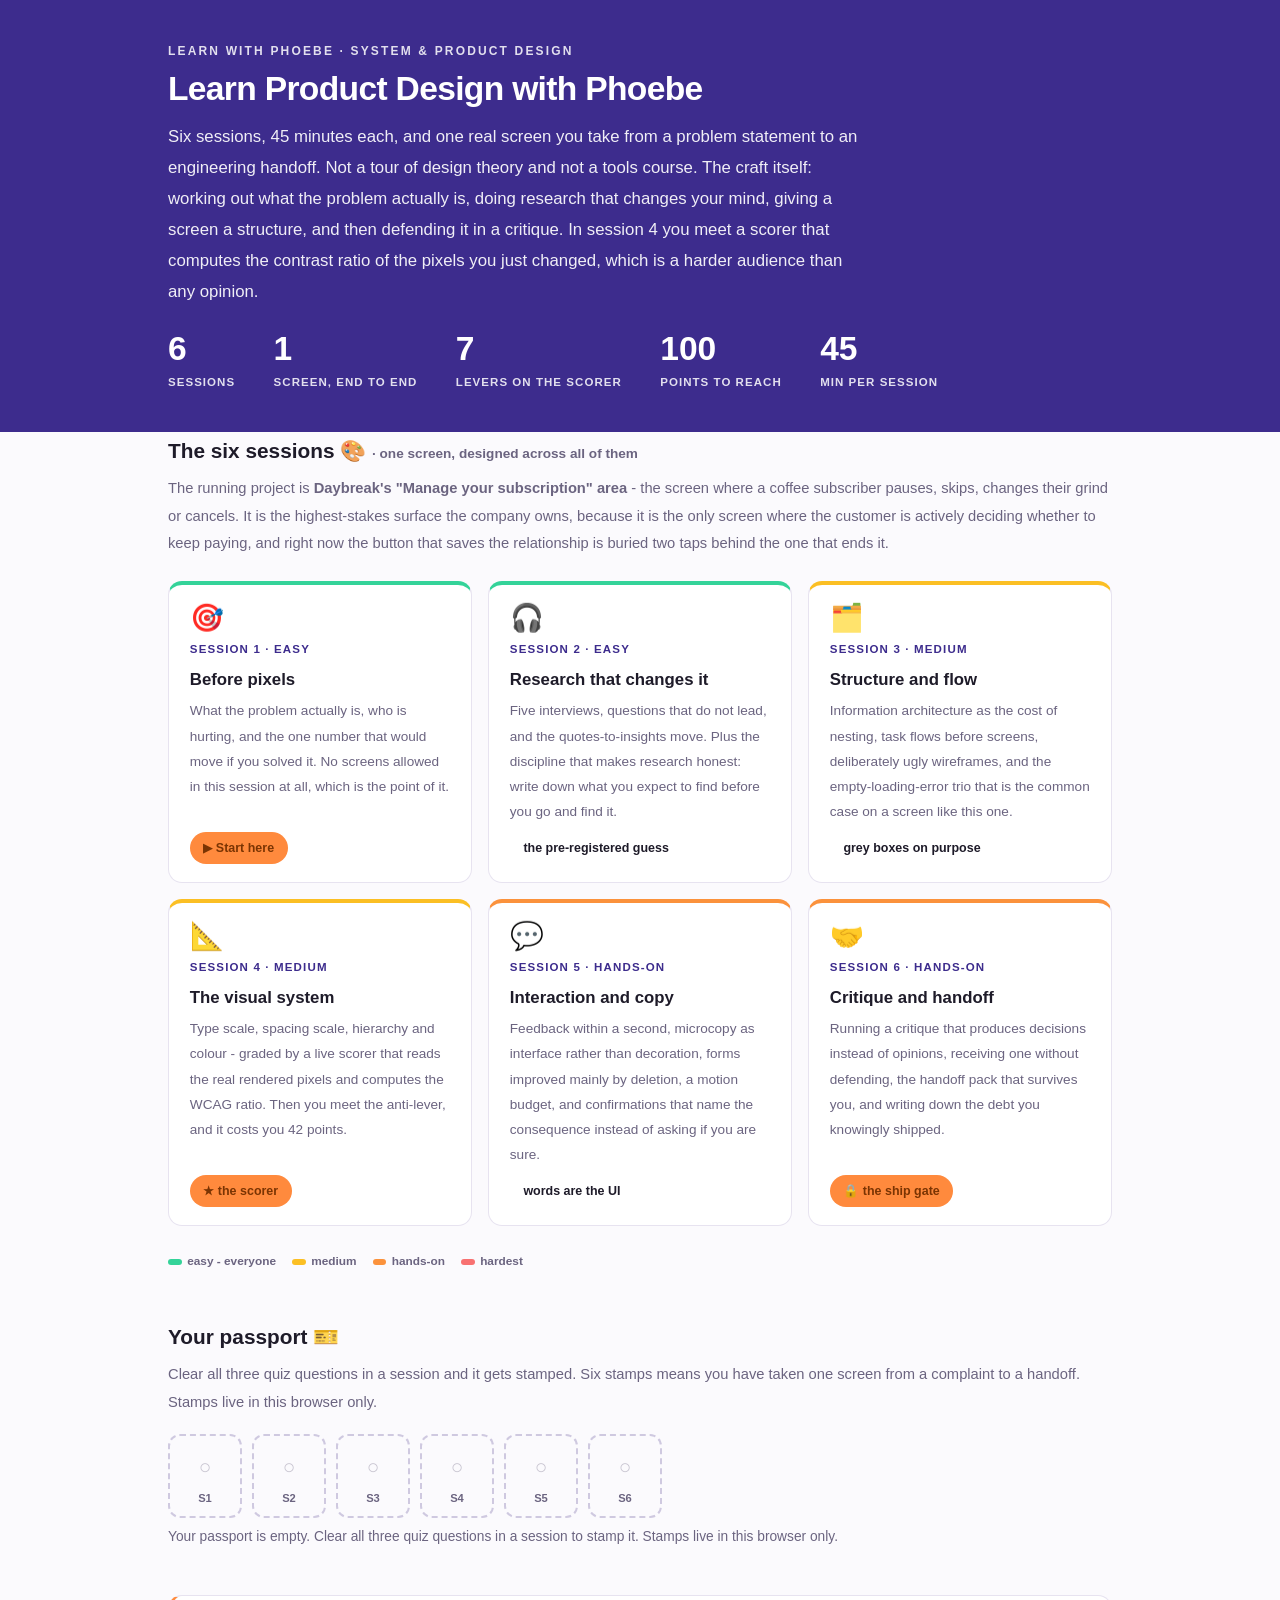
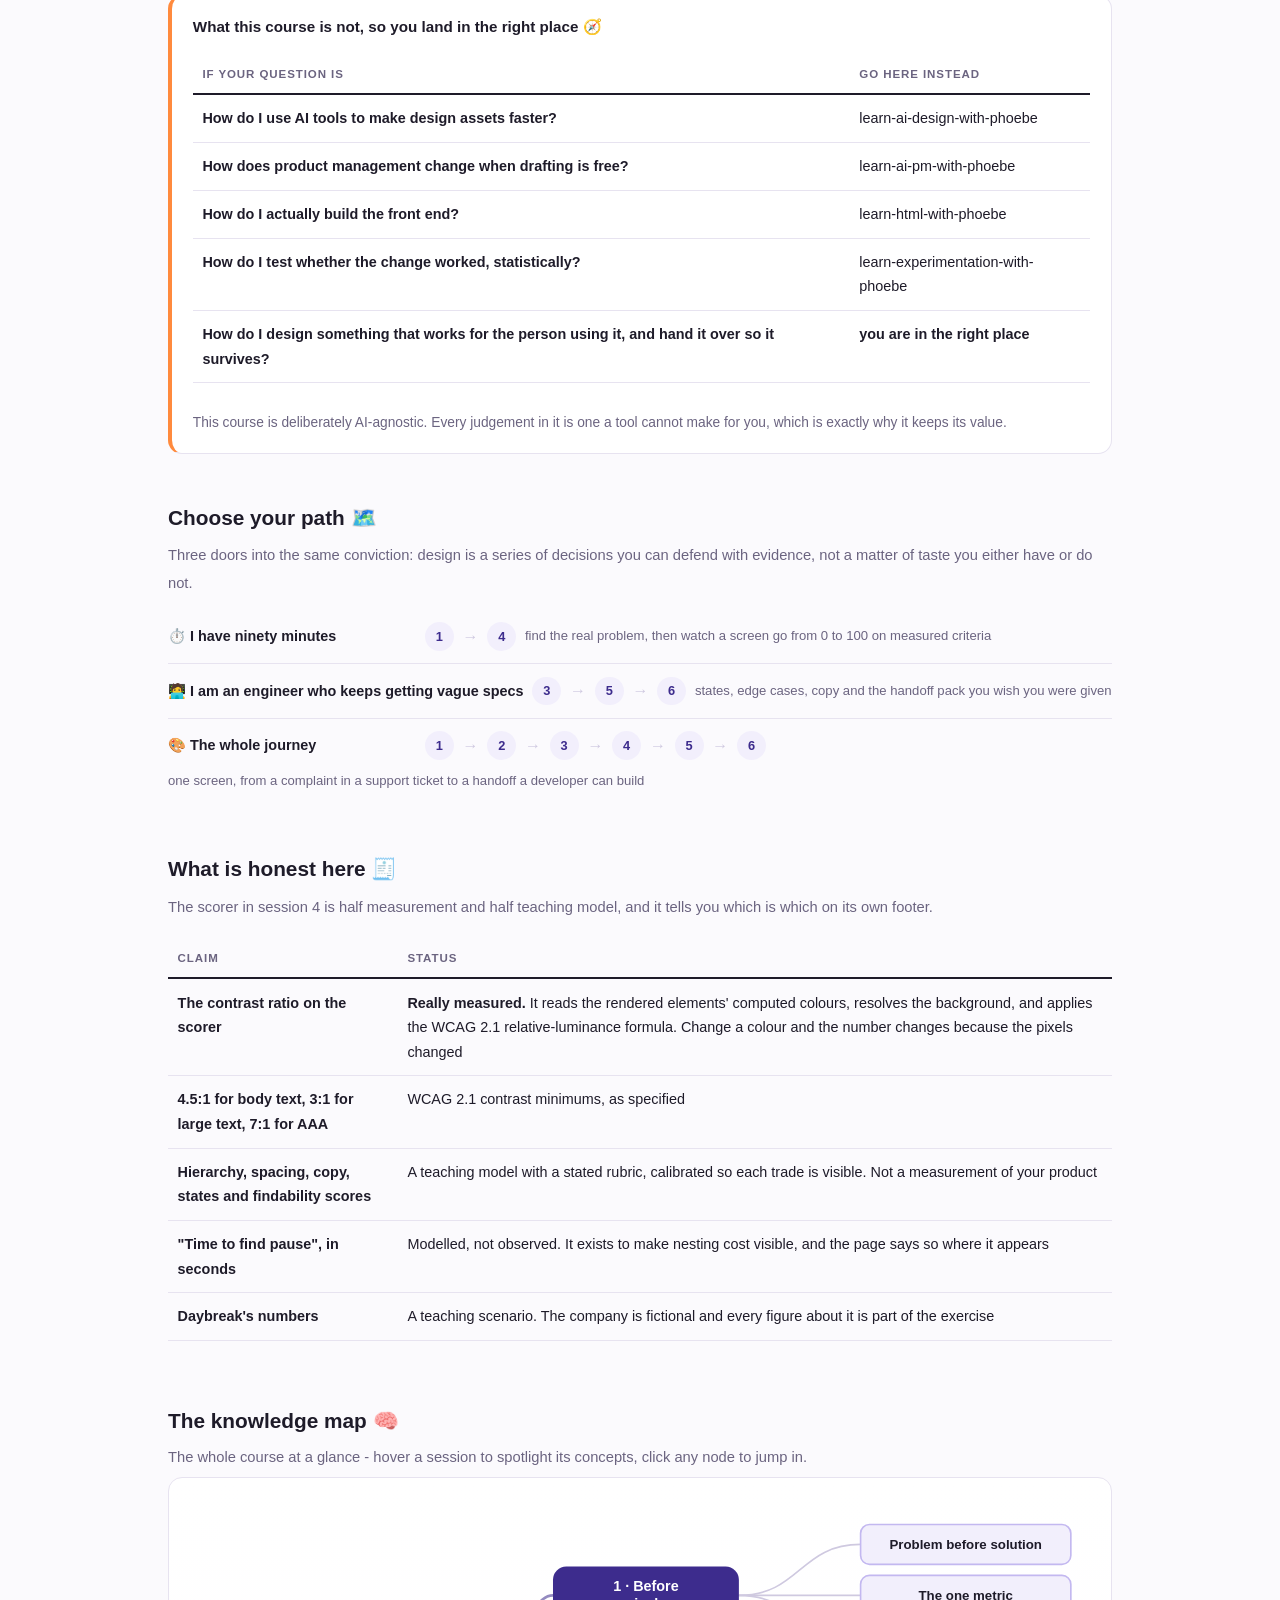
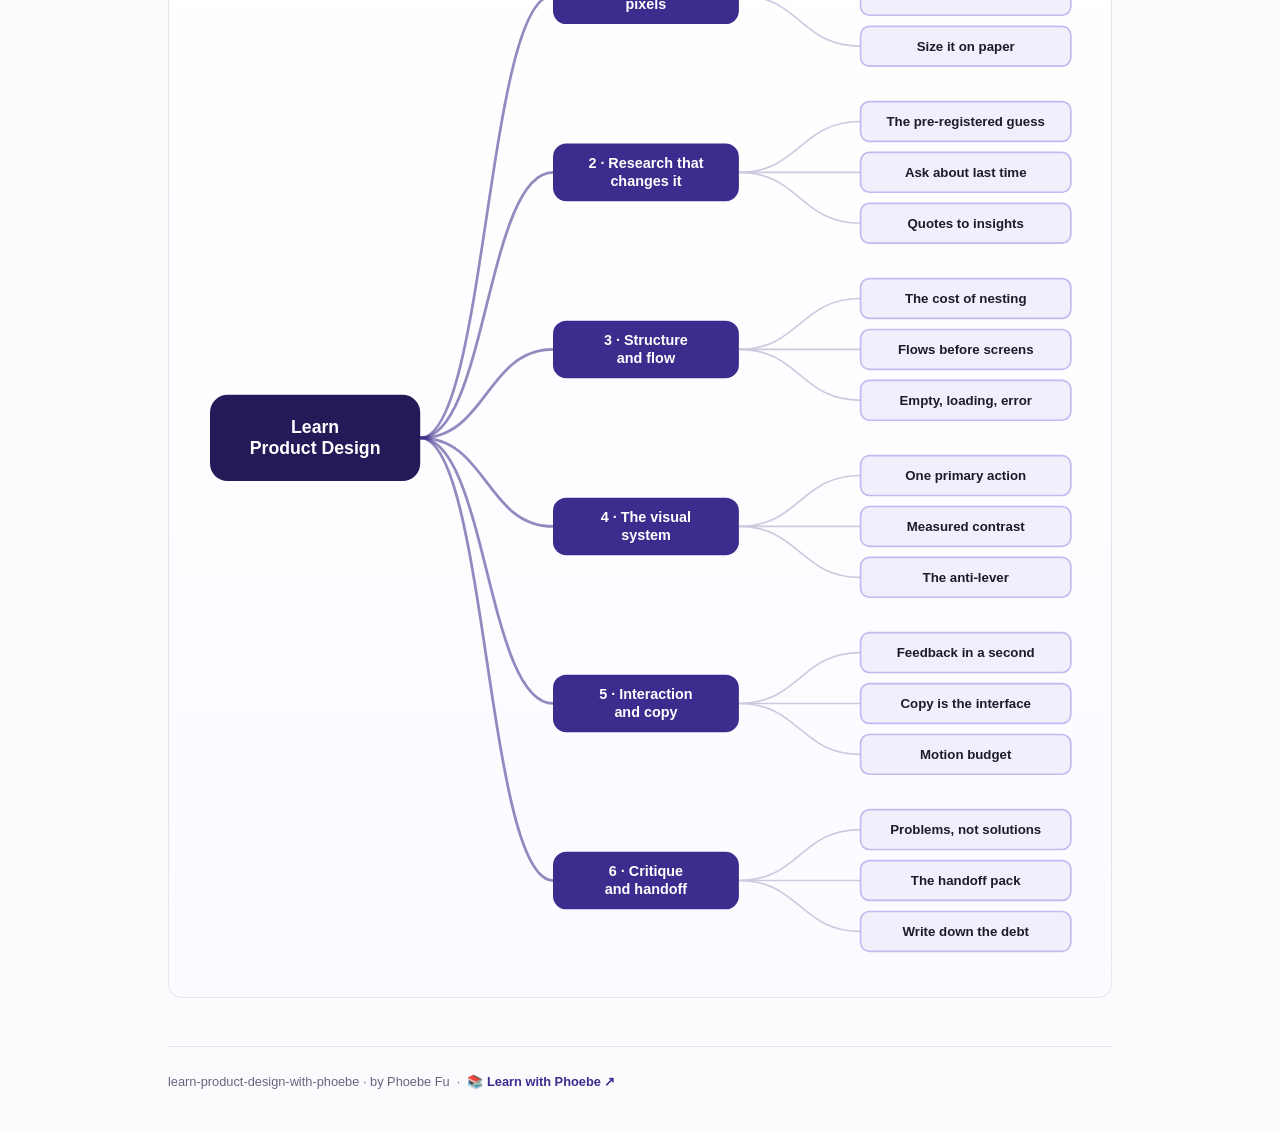
==== commit 93d18bfc: "Landing page: remove the internal source-map path from the footer The landing page is the course's p" ====
--- a/index.html
+++ b/index.html
@@ -227,7 +227,6 @@
 
   <footer class="pagefoot">
     <span>learn-product-design-with-phoebe · by Phoebe Fu &nbsp;·&nbsp; 📚 <a href="https://phoebefu6.github.io/learn-with-phoebe/">Learn with Phoebe ↗</a></span>
-    <span>Source map with every URL: <span class="mono">materials/official-course-map.md</span></span>
   </footer>
 
 </main>
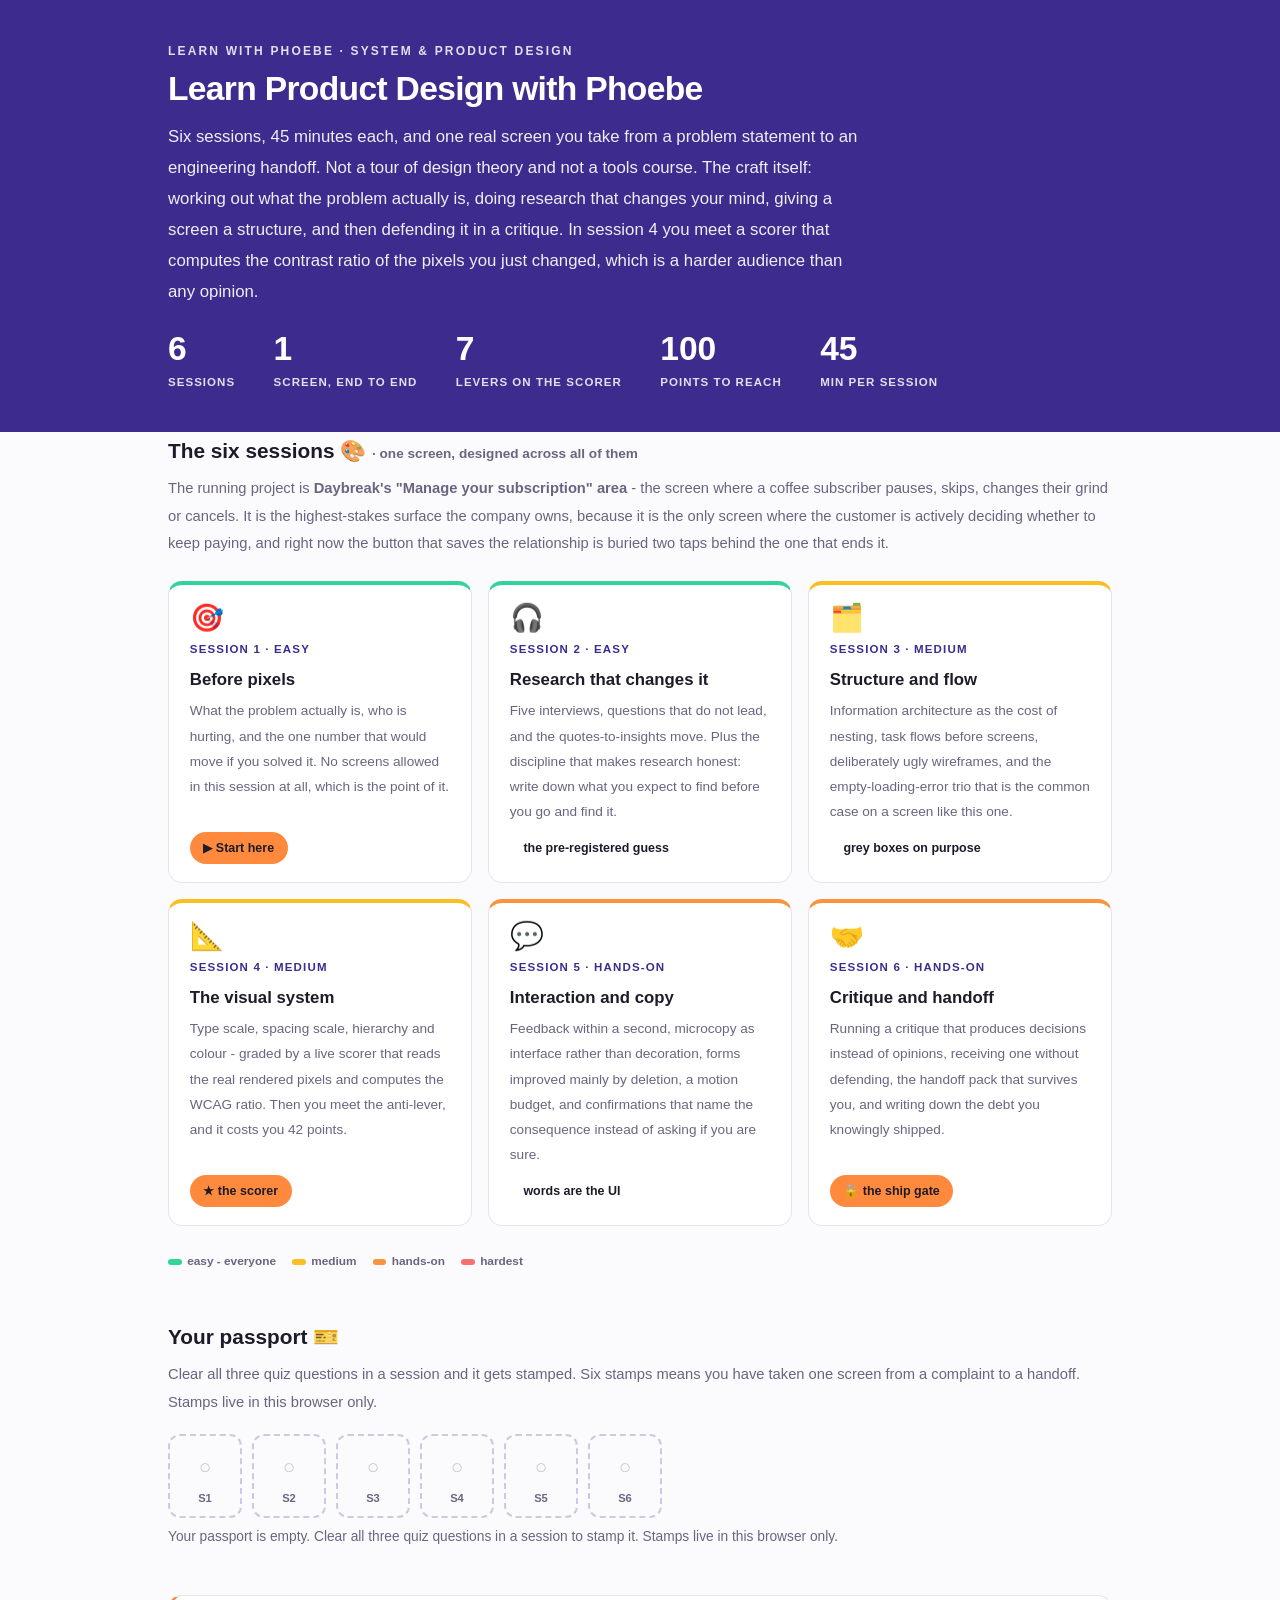
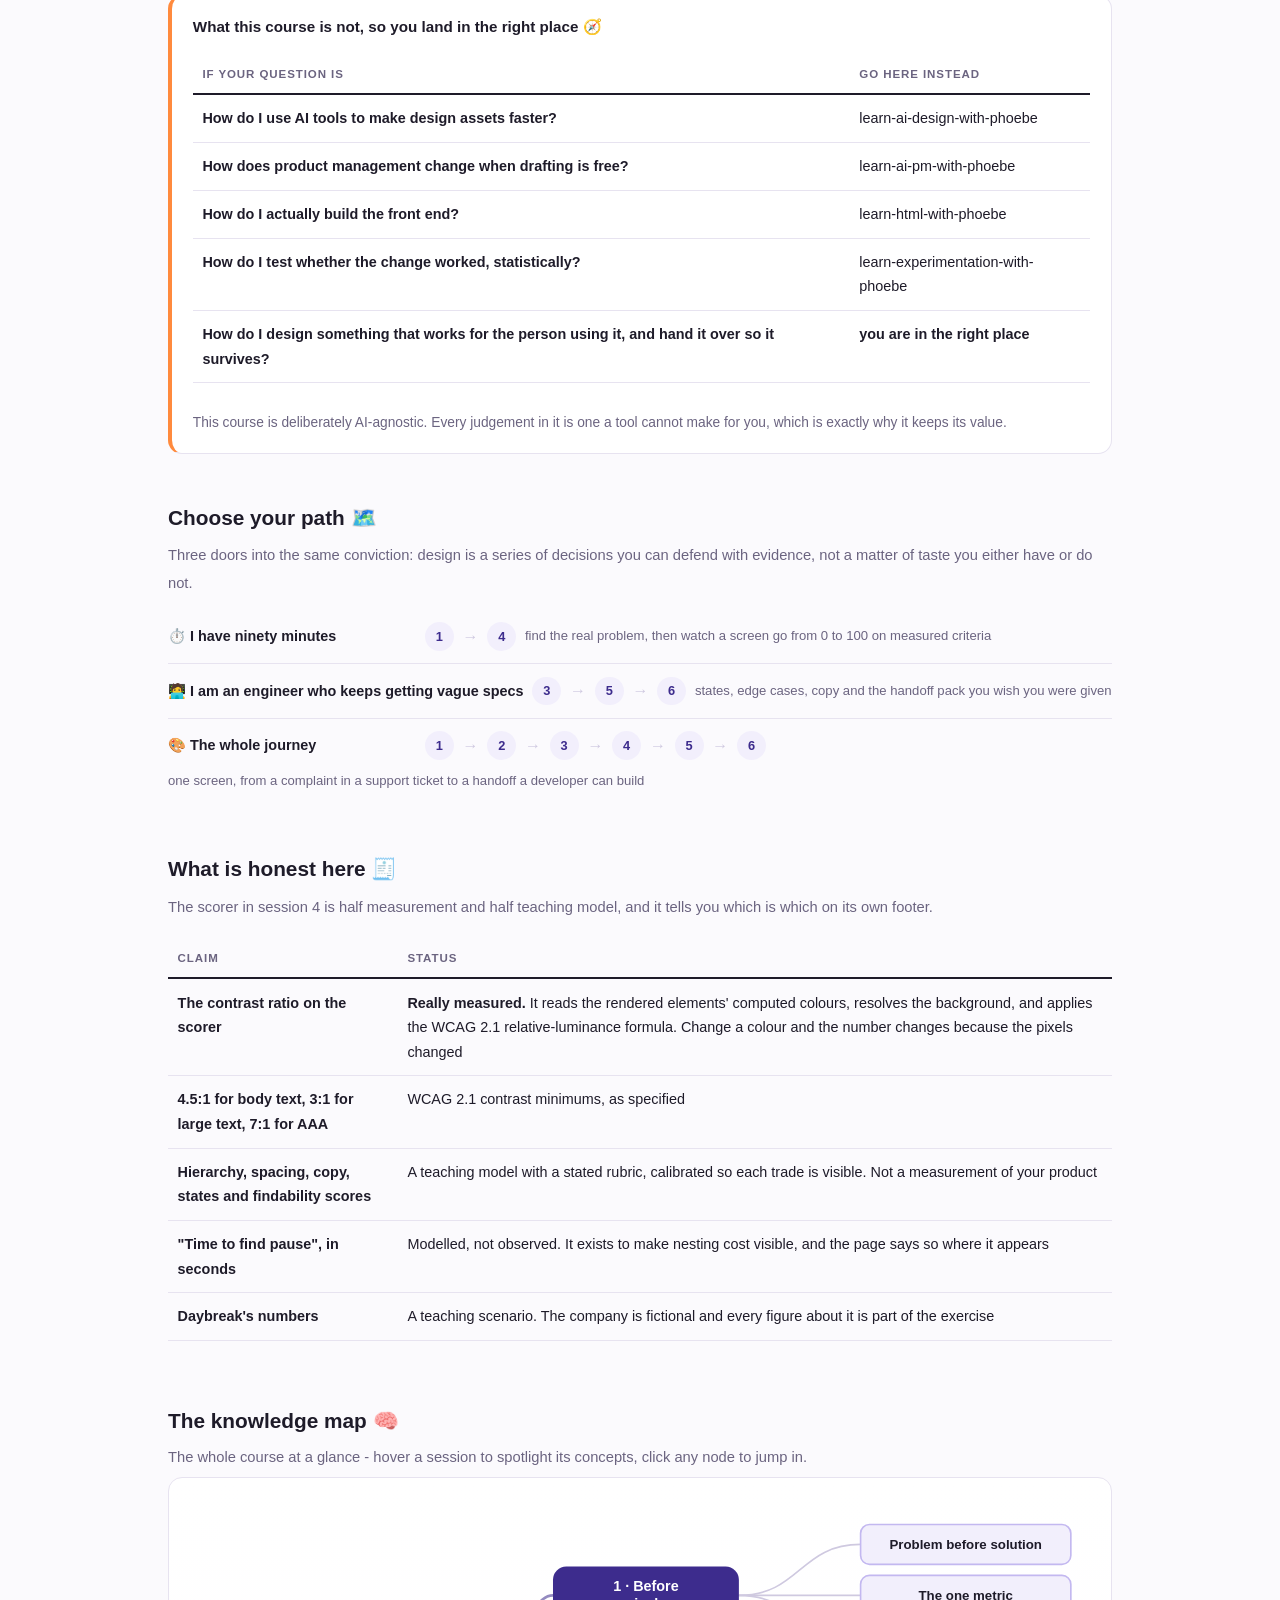
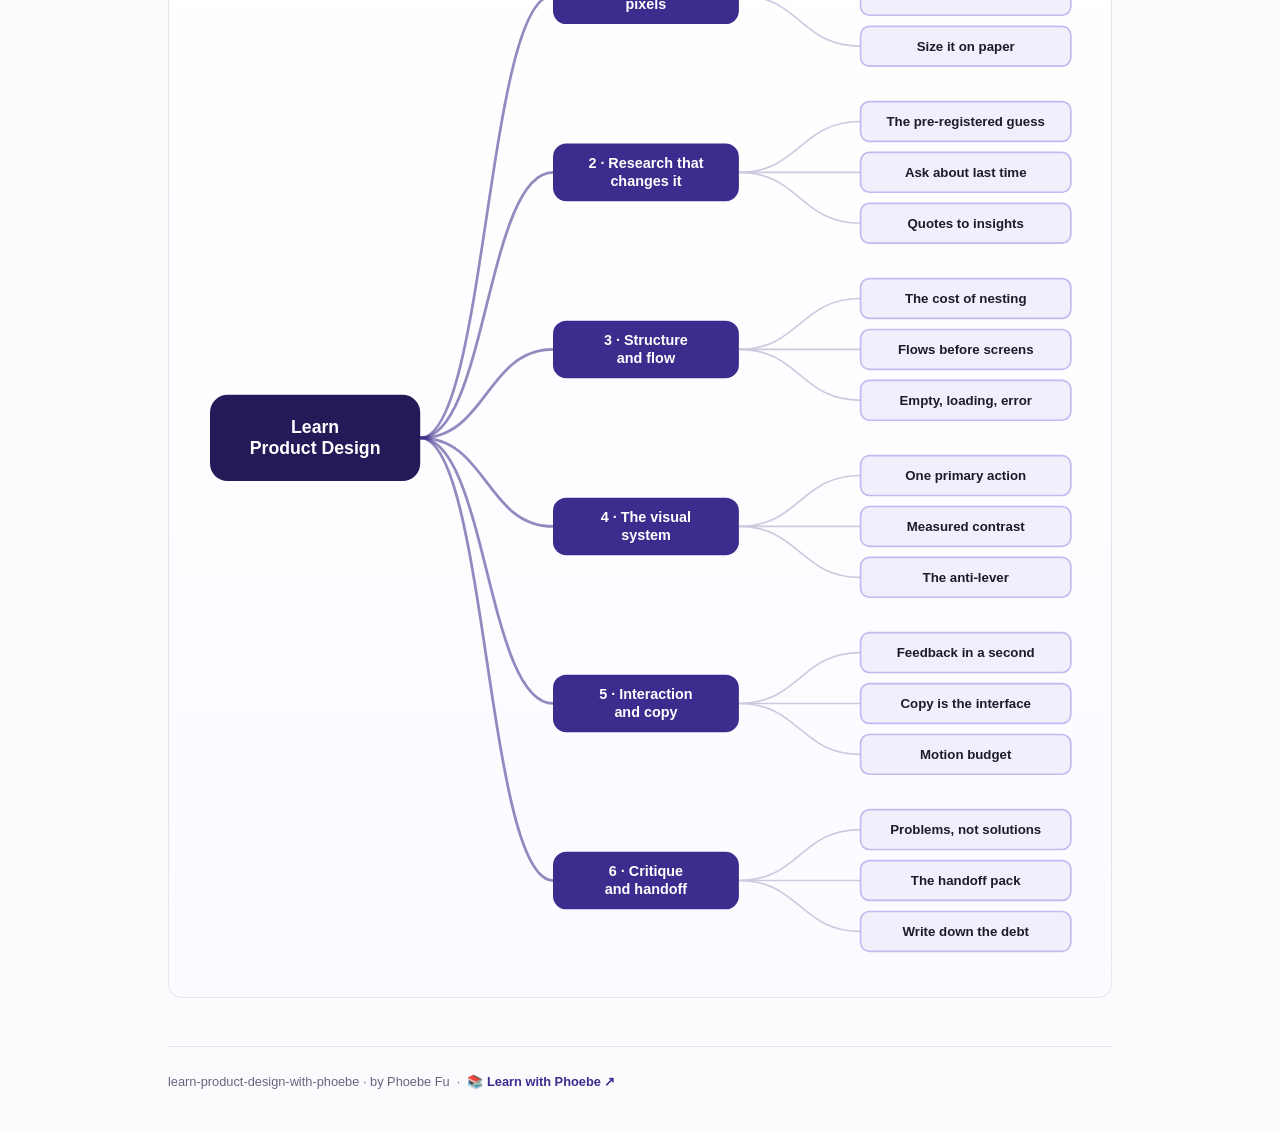
==== commit c3474895: "Fix unreadable pills and labels: the course's own ink on the amber fill The "Real world" pill, build" ====
--- a/index.html
+++ b/index.html
@@ -19,7 +19,7 @@
 <meta name="twitter:image" content="https://phoebefu6.github.io/learn-product-design-with-phoebe/assets/og-cover.png">
 <!-- social:end -->
 <title>Learn Product Design with Phoebe</title>
-<link rel="stylesheet" href="assets/style.css?v=2">
+<link rel="stylesheet" href="assets/style.css?v=5">
 <style>
 
   .stats-row { display: flex; gap: 2.4rem; margin-top: 1.5rem; flex-wrap: wrap; }
--- a/assets/style.css
+++ b/assets/style.css
@@ -113,8 +113,9 @@
   border-bottom: 1px solid var(--hairline);
   padding: .55rem 0;
 }
-.toolbar .wrap { display: flex; align-items: center; gap: .6rem; }
-.toolbar .crumb { font-size: .8rem; color: var(--muted); font-weight: 600; margin-right: auto; }
+.toolbar .wrap { display: flex; align-items: center; gap: .5rem; flex-wrap: nowrap; }
+.toolbar .crumb { font-size: .8rem; color: var(--muted); font-weight: 600; margin-right: auto; min-width: 0; white-space: nowrap; overflow: hidden; text-overflow: ellipsis; }
+.toolbar .btn { white-space: nowrap; flex: none; padding: .38rem .8rem; font-size: .78rem; line-height: 1.2; }
 .toolbar .crumb a { color: var(--indigo); text-decoration: none; }
 .btn {
   border: 1px solid var(--hairline);
@@ -234,7 +235,7 @@
 .pill.solid { background: var(--indigo); color: #fff; }
 .pill.light { background: var(--indigo-50); color: var(--indigo); }
 .pill.inkpill { background: var(--ink); color: #fff; }
-.pill.amber, .pill.peach { background: var(--amber); color: var(--amber-ink); }
+.pill.amber, .pill.peach { background: var(--amber); color: var(--ink); }
 .pill.bare { color: var(--faint); }
 
 /* ---------- 4D grid ---------- */
@@ -292,7 +293,7 @@
   padding: .15rem .7rem;
 }
 .prompt-box.bad .label { background: var(--faint); color: var(--ink); }
-.prompt-box.good .label { background: var(--amber); color: var(--amber-ink); }
+.prompt-box.good .label { background: var(--amber); color: var(--ink); }
 .copy-btn {
   position: absolute;
   top: .7rem;
@@ -309,16 +310,20 @@
   transition: background .15s ease;
 }
 .copy-btn:hover { background: rgba(255,255,255,.22); }
-.copy-btn.copied { background: var(--amber); border-color: var(--amber); color: var(--amber-ink); }
+.copy-btn.copied { background: var(--amber); border-color: var(--amber); color: var(--ink); }
 
 /* ---------- demo steps ---------- */
 .steps { counter-reset: step; margin: .6rem 0 1rem; }
 .step {
-  display: flex;
-  gap: .9rem;
+  display: grid;
+  grid-template-columns: max-content minmax(0, 1fr);
+  column-gap: .9rem;
+  row-gap: .2rem;
   padding: .85rem 0;
   border-bottom: .5px solid var(--hairline);
 }
+.step > * { grid-column: 2; min-width: 0; }
+.step > .prompt-box { margin: .8rem 0 .4rem; }
 .step:last-child { border-bottom: none; }
 .step::before {
   counter-increment: step;
@@ -357,7 +362,7 @@
 .callout.example .ex-pill {
   display: inline-block;
   background: var(--amber);
-  color: var(--amber-ink);
+  color: var(--ink);
   border-radius: 999px;
   padding: .15rem .7rem;
   font-size: .68rem;
@@ -699,7 +704,7 @@
   font-family: inherit; transition: all .14s ease; white-space: nowrap;
 }
 .sql-btn:hover { background: rgba(255,255,255,.2); }
-.sql-btn.sql-run { background: var(--amber); color: var(--amber-ink); border-color: var(--amber); }
+.sql-btn.sql-run { background: var(--amber); color: var(--ink); border-color: var(--amber); }
 .sql-btn.sql-run:hover { filter: brightness(1.05); }
 .sql-label {
   display: block;
@@ -822,7 +827,10 @@
   /* 44px tap targets */
   details.card summary { min-height: 44px; }
   .qopt { min-height: 44px; display: flex; align-items: center; padding: .7rem .9rem; }
-  .toolbar .btn, .pagefoot a { min-height: 44px; display: inline-flex; align-items: center; }
+  .toolbar .btn, .pagefoot a { min-height: 44px; display: inline-flex; align-items: center; justify-content: center; }
+  .toolbar .crumb, .toolbar #zoom-toggle { display: none; }
+  .toolbar .btn { flex: 1 1 0; padding: .3rem .4rem; font-size: .72rem; }
+  table.clean { display: block; overflow-x: auto; -webkit-overflow-scrolling: touch; }
 }
 
 @media (max-width: 640px) {
@@ -950,7 +958,7 @@
   z-index: 2;
 }
 .hs-pin:hover { transform: translate(-50%, -50%) scale(1.18); }
-.hs-pin.on { background: var(--amber); color: var(--amber-ink); }
+.hs-pin.on { background: var(--amber); color: var(--ink); }
 .hs-pin::before {
   content: ""; position: absolute; inset: -7px; border-radius: 999px;
   border: 2px solid var(--indigo); opacity: 0;
@@ -1096,7 +1104,7 @@
   padding: 4px 11px; border-radius: 999px;
   background: rgba(255,255,255,.15);
 }
-.stakes-read .sk-delta.good { background: var(--amber); color: var(--amber-ink); }
+.stakes-read .sk-delta.good { background: var(--amber); color: var(--ink); }
 .stakes-read .sk-delta.bad { background: #FCA5A5; color: #7f1d1d; }
 
 /* --- 6. scorecard: halfway self-grade ------------------ */
@@ -1132,7 +1140,7 @@
   background: var(--indigo-50); color: var(--indigo-deep);
   border: 1px solid var(--indigo-soft); cursor: default;
 }
-.pp-pill.full { background: var(--amber); color: var(--amber-ink); border-color: var(--amber); }
+.pp-pill.full { background: var(--amber); color: var(--ink); border-color: var(--amber); }
 .pp-strip { display: flex; gap: 10px; flex-wrap: wrap; margin: 18px 0 6px; }
 .pp-stamp {
   display: flex; flex-direction: column; align-items: center; gap: 6px;
@@ -1159,7 +1167,7 @@
   display: inline-block; margin-bottom: 7px;
   font: 800 0.68rem Inter, sans-serif; letter-spacing: .07em;
   text-transform: uppercase; padding: 3px 10px; border-radius: 999px;
-  background: var(--amber); color: var(--amber-ink);
+  background: var(--amber); color: var(--ink);
 }
 
 /* --- mobile floor (desktop is the product) ------------- */
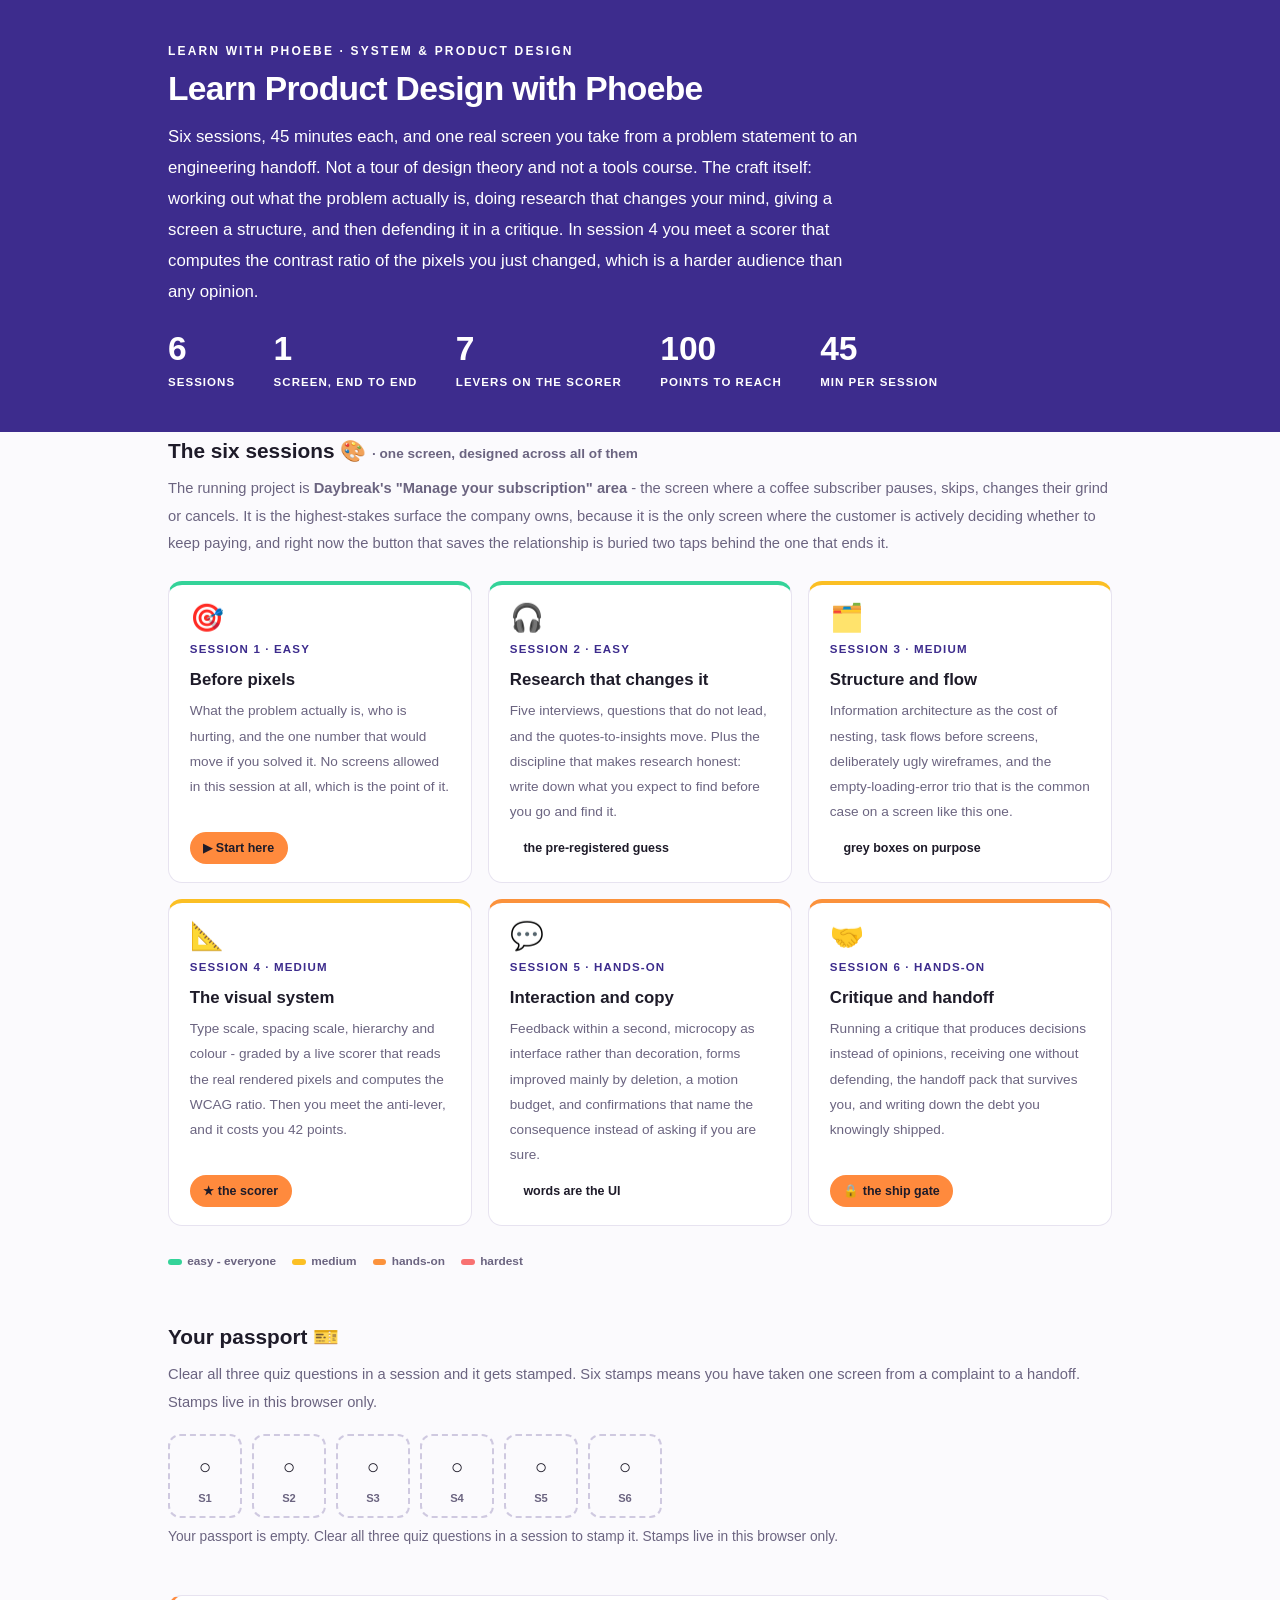
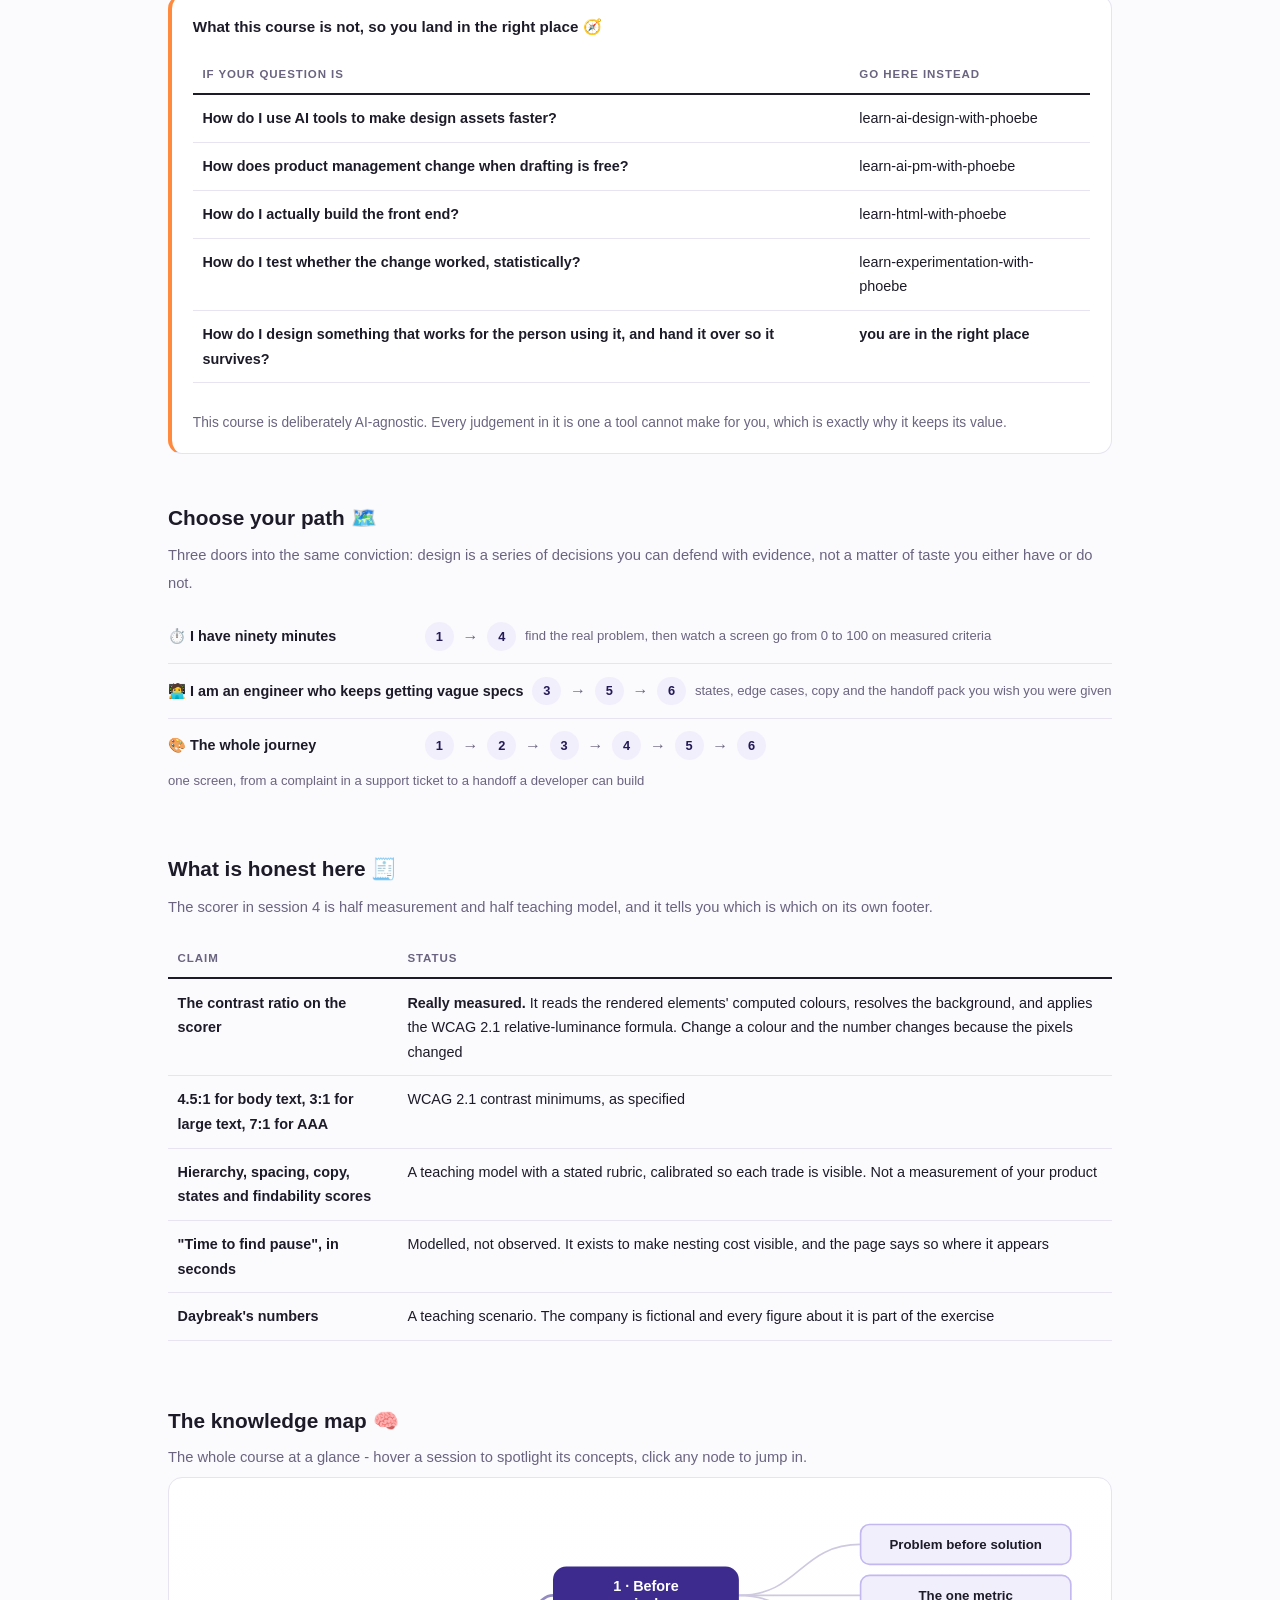
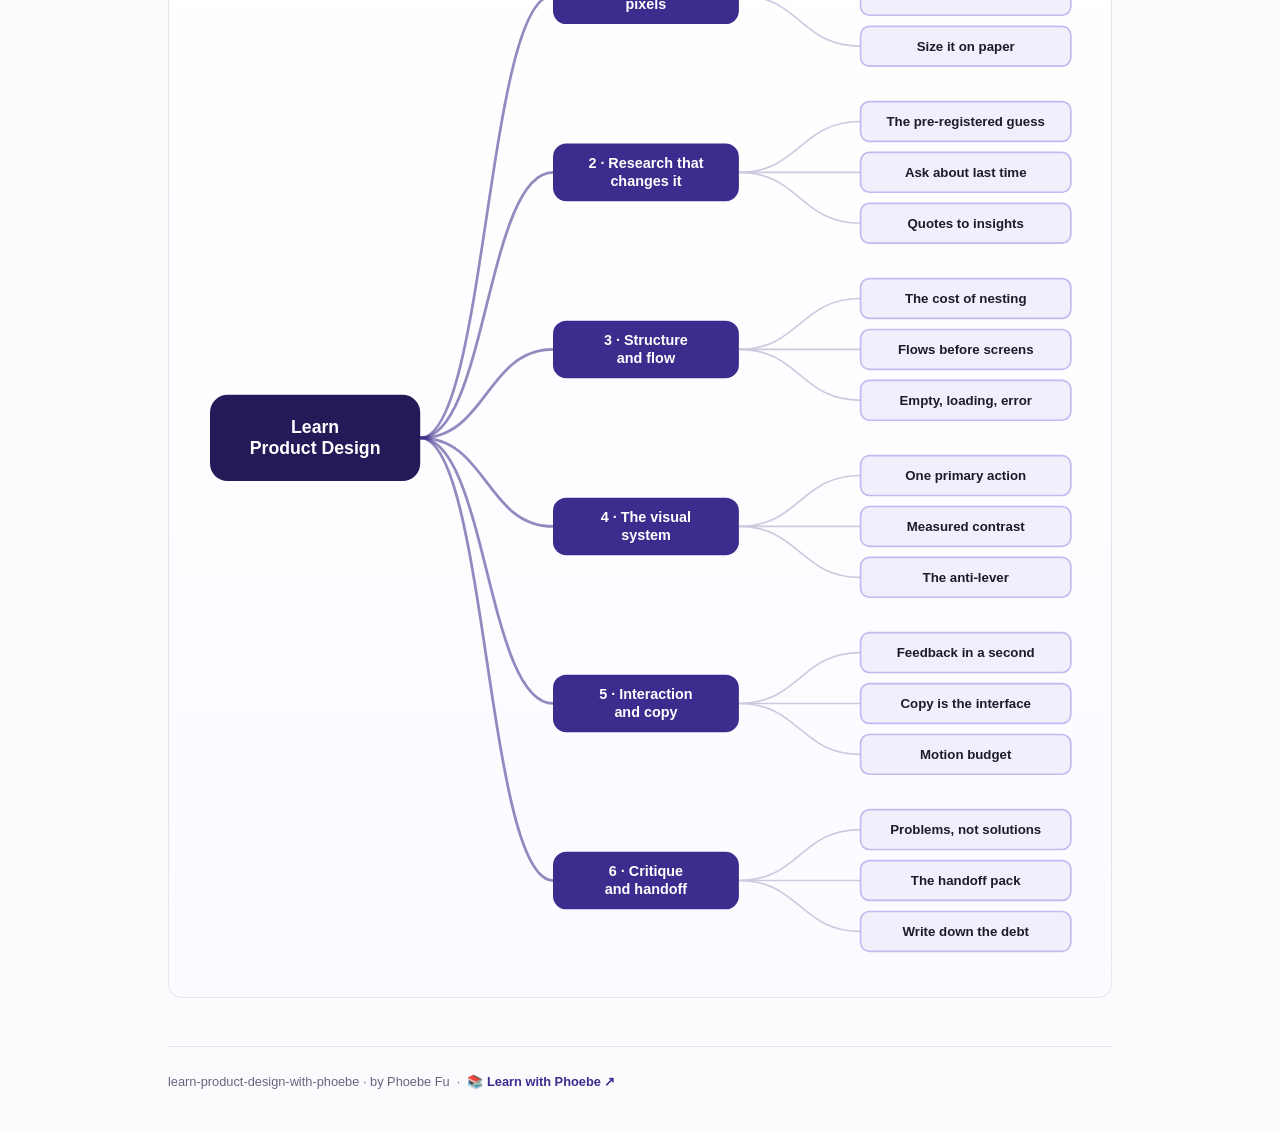
==== commit 9a64bbc6: "Light surfaces everywhere: lightbox, cheat panel, code boxes; contrast and phone-width fixes Every d" ====
--- a/index.html
+++ b/index.html
@@ -19,12 +19,12 @@
 <meta name="twitter:image" content="https://phoebefu6.github.io/learn-product-design-with-phoebe/assets/og-cover.png">
 <!-- social:end -->
 <title>Learn Product Design with Phoebe</title>
-<link rel="stylesheet" href="assets/style.css?v=5">
+<link rel="stylesheet" href="assets/style.css?v=21">
 <style>
 
   .stats-row { display: flex; gap: 2.4rem; margin-top: 1.5rem; flex-wrap: wrap; }
   .stat b { display: block; font-size: 2.1rem; font-weight: 800; line-height: 1.05; font-variant-numeric: tabular-nums; }
-  .stat span { font-size: .72rem; opacity: .85; text-transform: uppercase; letter-spacing: .09em; font-weight: 600; }
+  .stat span { font-size: .72rem; opacity: 1; text-transform: uppercase; letter-spacing: .09em; font-weight: 600; }
 
   .course-grid { display: grid; grid-template-columns: repeat(auto-fit, minmax(17rem, 1fr)); gap: 1rem; margin-top: 1.5rem; }
   .course-card {
@@ -57,9 +57,9 @@
   .path { display: flex; gap: .55rem; align-items: center; padding: .75rem 0; border-bottom: .5px solid var(--hairline); flex-wrap: wrap; }
   .path:last-child { border-bottom: none; }
   .path b { min-width: 15.5rem; font-size: .9rem; }
-  .path .pstep { background: var(--indigo-50); color: var(--indigo); border-radius: 999px; padding: .16rem .68rem; font-weight: 700; font-size: .8rem; text-decoration: none; transition: all .12s ease; }
+  .path .pstep { background: var(--indigo-50); color: var(--indigo-deep); border-radius: 999px; padding: .16rem .68rem; font-weight: 700; font-size: .8rem; text-decoration: none; transition: all .12s ease; }
   .path .pstep:hover { background: var(--indigo); color: #fff; }
-  .path .parr { color: var(--faint); font-weight: 700; }
+  .path .parr { color: var(--muted); font-weight: 700; }
 
   .mm-section { margin-top: 1.6rem; }
   .mm-section h2 { font-size: 1.3rem; font-weight: 800; margin-bottom: .2rem; }
@@ -270,6 +270,6 @@
 };
 </script>
 <script src="assets/mindmap.js?v=2"></script>
-<script src="assets/app.js?v=2"></script>
+<script src="assets/app.js?v=21"></script>
 </body>
 </html>
--- a/assets/style.css
+++ b/assets/style.css
@@ -16,8 +16,8 @@
   --amber-ink: #7A3403;
   --amber-50: #FFF1E6;
   --paper: #FBFAFD;
-  --code-bg: #1A1526;
-  --code-ink: #E6E1F2;
+  --code-bg: #F2EFFC;
+  --code-ink: #1E1B29;
   --radius: 14px;
 }
 
@@ -47,7 +47,7 @@
   font-size: .75rem;
   letter-spacing: .18em;
   text-transform: uppercase;
-  opacity: .85;
+  opacity: 1;
   font-weight: 600;
 }
 .masthead h1 {
@@ -58,7 +58,7 @@
   letter-spacing: -.02em;
 }
 .masthead h1 .accent { color: inherit; }
-.masthead .sub { font-size: 1.05rem; opacity: .92; max-width: 44rem; }
+.masthead .sub { font-size: 1.05rem; opacity: 1; max-width: 44rem; }
 
 .chip-row { display: flex; flex-wrap: wrap; gap: .5rem; margin-top: 1.1rem; }
 .chip {
@@ -72,7 +72,7 @@
   white-space: nowrap;
 }
 .chip.level { background: #fff; color: var(--indigo); }
-.chip.audience { background: rgba(255,255,255,.16); color: #fff; border: 1px solid rgba(255,255,255,.35); }
+.chip.audience { background: rgba(255,255,255,.08); color: #fff; border: 1px solid rgba(255,255,255,.35); }
 .chip.time { background: var(--ink); color: #fff; font-variant-numeric: tabular-nums; }
 
 
@@ -236,7 +236,7 @@
 .pill.light { background: var(--indigo-50); color: var(--indigo); }
 .pill.inkpill { background: var(--ink); color: #fff; }
 .pill.amber, .pill.peach { background: var(--amber); color: var(--ink); }
-.pill.bare { color: var(--faint); }
+.pill.bare { color: var(--muted); }
 
 /* ---------- 4D grid ---------- */
 .grid-2 { display: grid; grid-template-columns: repeat(auto-fit, minmax(15rem, 1fr)); gap: .8rem; margin: .5rem 0 1rem; }
@@ -265,10 +265,11 @@
 table.clean td:first-child { font-weight: 600; }
 
 /* ---------- prompt boxes ---------- */
-.prompt-box {
+.prompt-box{
   position: relative;
-  background: var(--code-bg);
-  color: var(--code-ink);
+  background: #F2EFFC;
+  border: 1px solid #E7E3F0;
+  color: #1E1B29;
   border-radius: var(--radius);
   padding: 1.1rem 1.2rem;
   margin: 1rem 0 1.2rem;
@@ -278,12 +279,12 @@
   white-space: pre-wrap;
   word-break: break-word;
 }
-.prompt-box .label {
+.prompt-box .label{
   position: absolute;
   top: -0.7rem;
   left: 1rem;
-  background: var(--indigo);
-  color: #fff;
+  background: #3D2C8D;
+  color: #FFFFFF;
   font-family: "Inter", -apple-system, sans-serif;
   font-size: .68rem;
   font-weight: 700;
@@ -294,13 +295,13 @@
 }
 .prompt-box.bad .label { background: var(--faint); color: var(--ink); }
 .prompt-box.good .label { background: var(--amber); color: var(--ink); }
-.copy-btn {
+.copy-btn{
   position: absolute;
   top: .7rem;
   right: .7rem;
-  background: rgba(255,255,255,.1);
-  border: 1px solid rgba(255,255,255,.25);
-  color: #fff;
+  background: #FFFFFF;
+  border: 1px solid #E7E3F0;
+  color: #1E1B29;
   border-radius: 999px;
   padding: .25rem .8rem;
   font-size: .72rem;
@@ -309,7 +310,7 @@
   font-family: "Inter", -apple-system, sans-serif;
   transition: background .15s ease;
 }
-.copy-btn:hover { background: rgba(255,255,255,.22); }
+.copy-btn:hover { background: #E7E3F0; }
 .copy-btn.copied { background: var(--amber); border-color: var(--amber); color: var(--ink); }
 
 /* ---------- demo steps ---------- */
@@ -399,11 +400,11 @@
   gap: .4rem;
 }
 
-.lightbox {
+.lightbox{
   position: fixed;
   inset: 0;
   z-index: 100;
-  background: rgba(30,27,41,.9);
+  background: rgba(251,250,253,.97);
   display: none;
   align-items: center;
   justify-content: center;
@@ -411,8 +412,10 @@
   cursor: zoom-out;
 }
 .lightbox.open { display: flex; }
-.lightbox .inner {
+.lightbox .inner{
   background: #fff;
+  border: 1px solid #E7E3F0;
+  box-shadow: 0 10px 40px rgba(30,27,41,.14);
   border-radius: var(--radius);
   padding: 2rem;
   max-width: 94vw;
@@ -420,13 +423,12 @@
   overflow: auto;
 }
 .lightbox .inner svg, .lightbox .inner img { width: min(88vw, 70rem); height: auto; }
-.lightbox .close-hint {
+.lightbox .close-hint{
   position: fixed;
   top: 1rem; right: 1.4rem;
-  color: #fff;
+  color: #1E1B29;
   font-size: .8rem;
   font-weight: 600;
-  opacity: .8;
 }
 
 /* ---------- courses covered ---------- */
@@ -445,19 +447,20 @@
 .covered-row .note { margin-left: auto; color: var(--muted); font-size: .78rem; text-align: right; }
 
 /* ---------- cheat sheet footer ---------- */
-.cheat {
-  background: var(--ink);
-  color: #fff;
+.cheat{
+  background: #F2EFFC;
+  border: 1px solid #E7E3F0;
+  color: #1E1B29;
   border-radius: var(--radius);
   padding: 1.6rem 1.6rem 1.3rem;
   margin-top: 3rem;
 }
 .cheat h3 { font-size: 1.1rem; margin-bottom: 1rem; }
-.cheat h3 span { color: var(--indigo-soft); }
+.cheat h3 span { color: #3D2C8D; }
 .cheat .grid-2 { gap: 1rem; }
 .cheat .cheat-item { border-left: 3px solid var(--indigo-mid); padding-left: .8rem; }
-.cheat .cheat-item b { display: block; font-size: .85rem; color: var(--indigo-soft); }
-.cheat .cheat-item span { font-size: .82rem; opacity: .85; }
+.cheat .cheat-item b { display: block; font-size: .85rem; color: #241A57; }
+.cheat .cheat-item span { font-size: .82rem; color: #6B6480; }
 
 footer.pagefoot {
   border-top: 1px solid var(--hairline);
@@ -552,7 +555,7 @@
   margin-top: 1.1rem;
   flex-wrap: wrap;
 }
-.journey .jlabel { font-size: .7rem; font-weight: 700; text-transform: uppercase; letter-spacing: .09em; opacity: .8; margin-right: .3rem; }
+.journey .jlabel { font-size: .7rem; font-weight: 700; text-transform: uppercase; letter-spacing: .09em; opacity: 1; margin-right: .3rem; }
 .journey a {
   width: 1.7rem; height: 1.7rem;
   border-radius: 999px;
@@ -1150,7 +1153,7 @@
   transition: all .18s ease;
 }
 .pp-stamp:hover { border-color: var(--indigo-soft); }
-.pp-stamp i { font-size: 1.3rem; font-style: normal; opacity: .35; }
+.pp-stamp i { font-size: 1.3rem; font-style: normal; opacity: 1; }
 .pp-stamp b { font: 800 0.7rem Inter, sans-serif; }
 .pp-stamp.got {
   border-style: solid; border-color: var(--indigo);
@@ -1181,3 +1184,28 @@
   .tick-stage span { font-size: 0.68rem; }
   .pp-stamp { width: 62px; }
 }
+
+/* layout-patch-3: phone-width overflow (2026-10-10) */
+.sql-bar { flex-wrap: wrap; }
+@media (max-width: 480px) {
+  .covered-row { flex-wrap: wrap; }
+  .covered-row .note { margin-left: 0; text-align: left; flex-basis: 100%; }
+  details.card summary { flex-wrap: wrap; }
+  details.card summary .mini { white-space: normal; }
+  .wk, .sqlbox, .prompt-box, pre { max-width: 100%; overflow-x: auto; }
+  .mono, code, strong, .note { overflow-wrap: anywhere; }
+  select, input[type=range], label { max-width: 100%; }
+  canvas, svg, img { max-width: 100%; height: auto; }
+  .tree-kids, .tree-node-wrap, .tree-node, .rb-night, .al-row, .gd-field, .tl-row, .sl-row { max-width: 100%; overflow-x: auto; }
+  .tl-cols, .sl-cols, .bb-cols, .ev-cols, [class$="-cols"] { grid-template-columns: 1fr !important; display: grid; }
+  .tl-cols > *, .sl-cols > *, [class$="-cols"] > * { min-width: 0; max-width: 100%; }
+  .mono { white-space: normal; }
+  .er-w, .bb-lab, .tl-lev, .sl-lev { max-width: 100%; white-space: normal; }
+}
+/* contrast-patch-2b */
+.cheat a { color: var(--indigo-deep, var(--ink)); }
+.chip.audience { background: transparent; border-color: rgba(255,255,255,.55); }
+.masthead a, .masthead .sub a { color: #fff; text-decoration: underline; text-underline-offset: 2px; }
+.prompt-box b, .prompt-box strong { color: var(--indigo-deep, var(--ink)); }
+.prompt-box span, .prompt-box em, .prompt-box i { color: inherit; }
+.pp-stamp i { color: var(--ink); }
